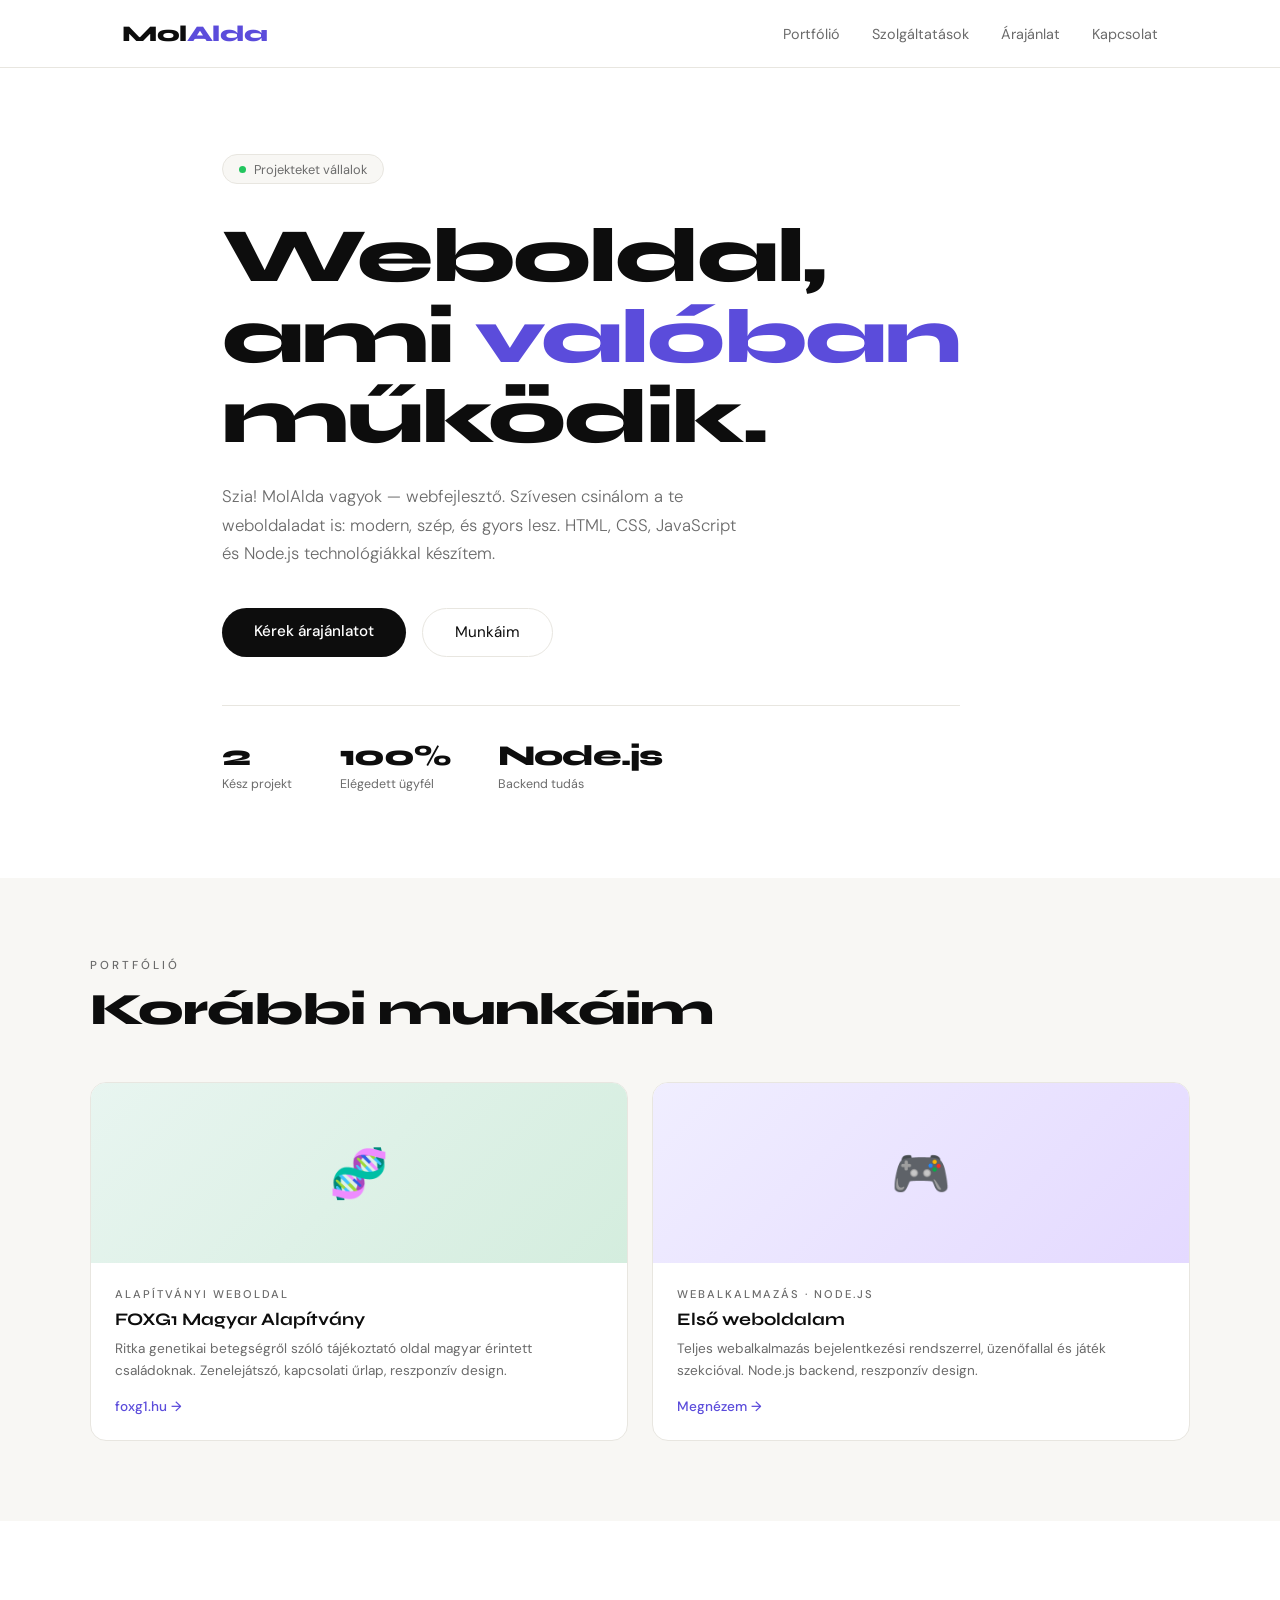
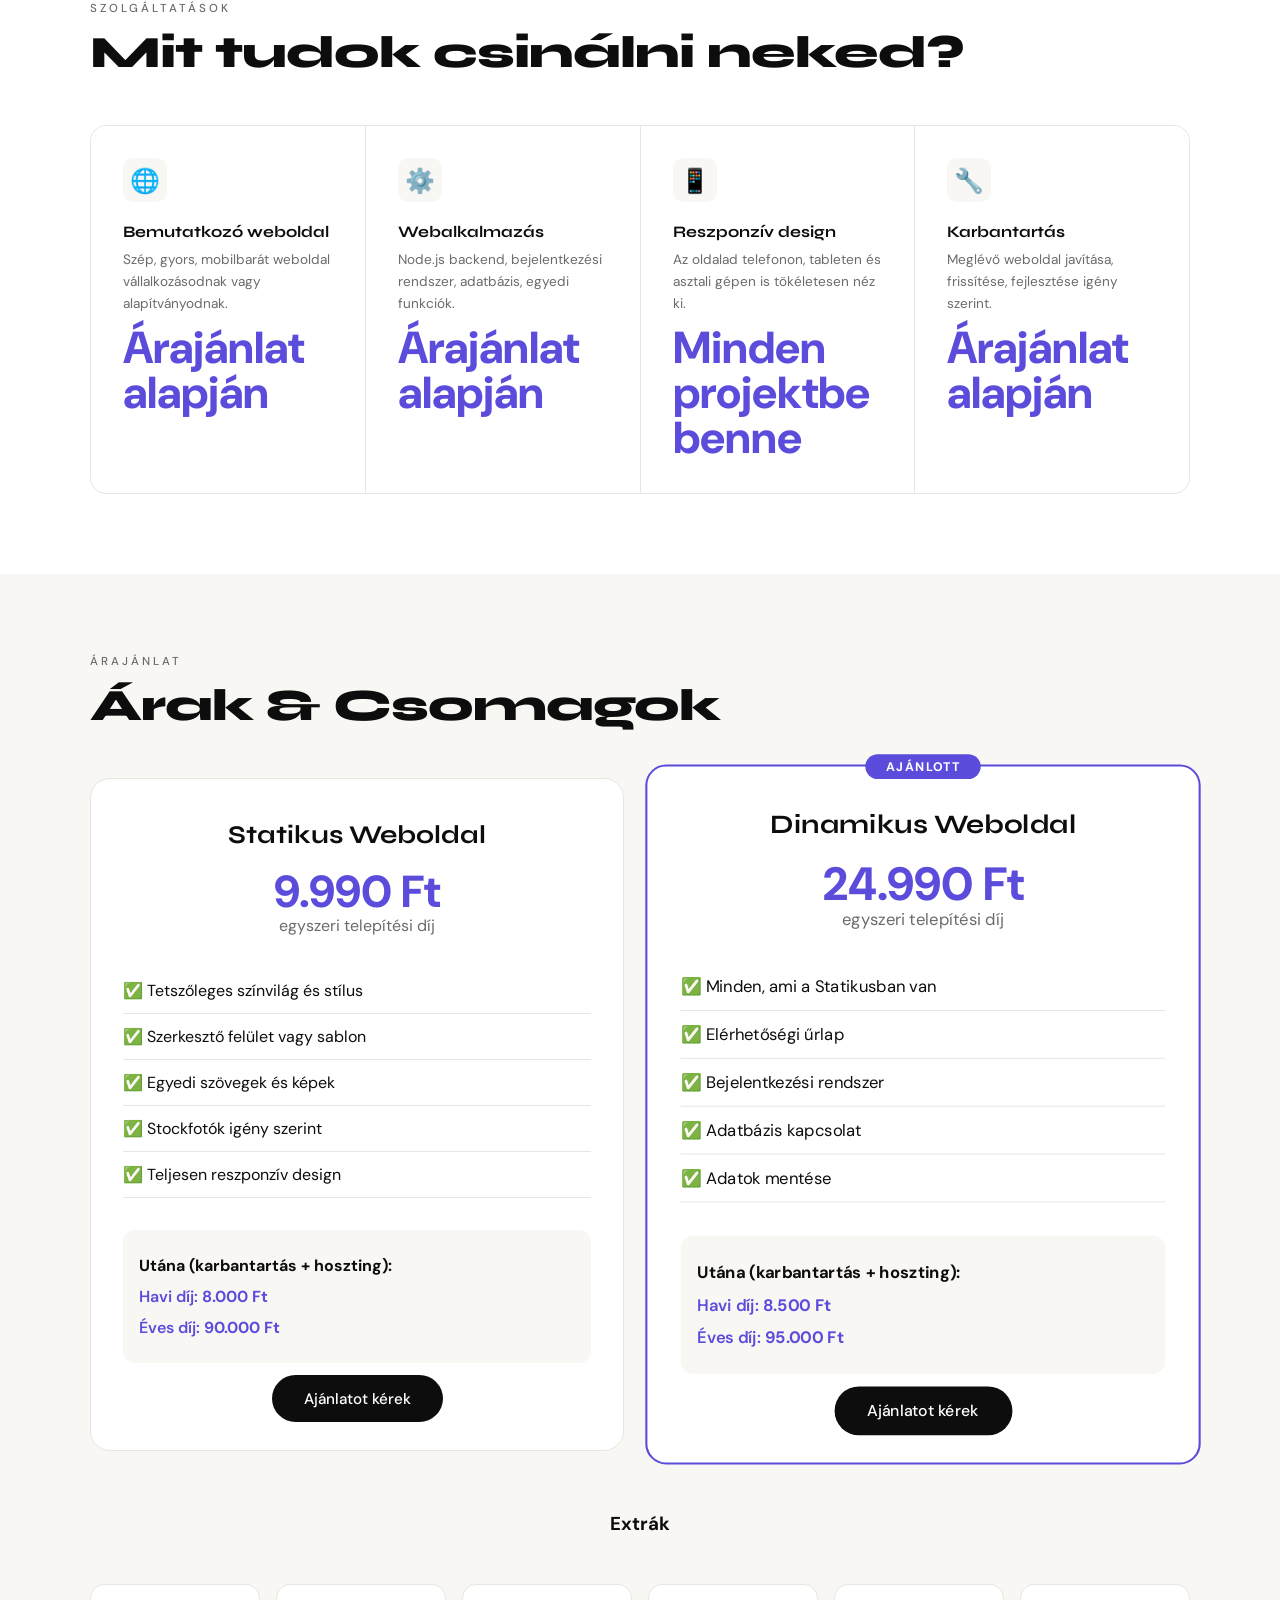
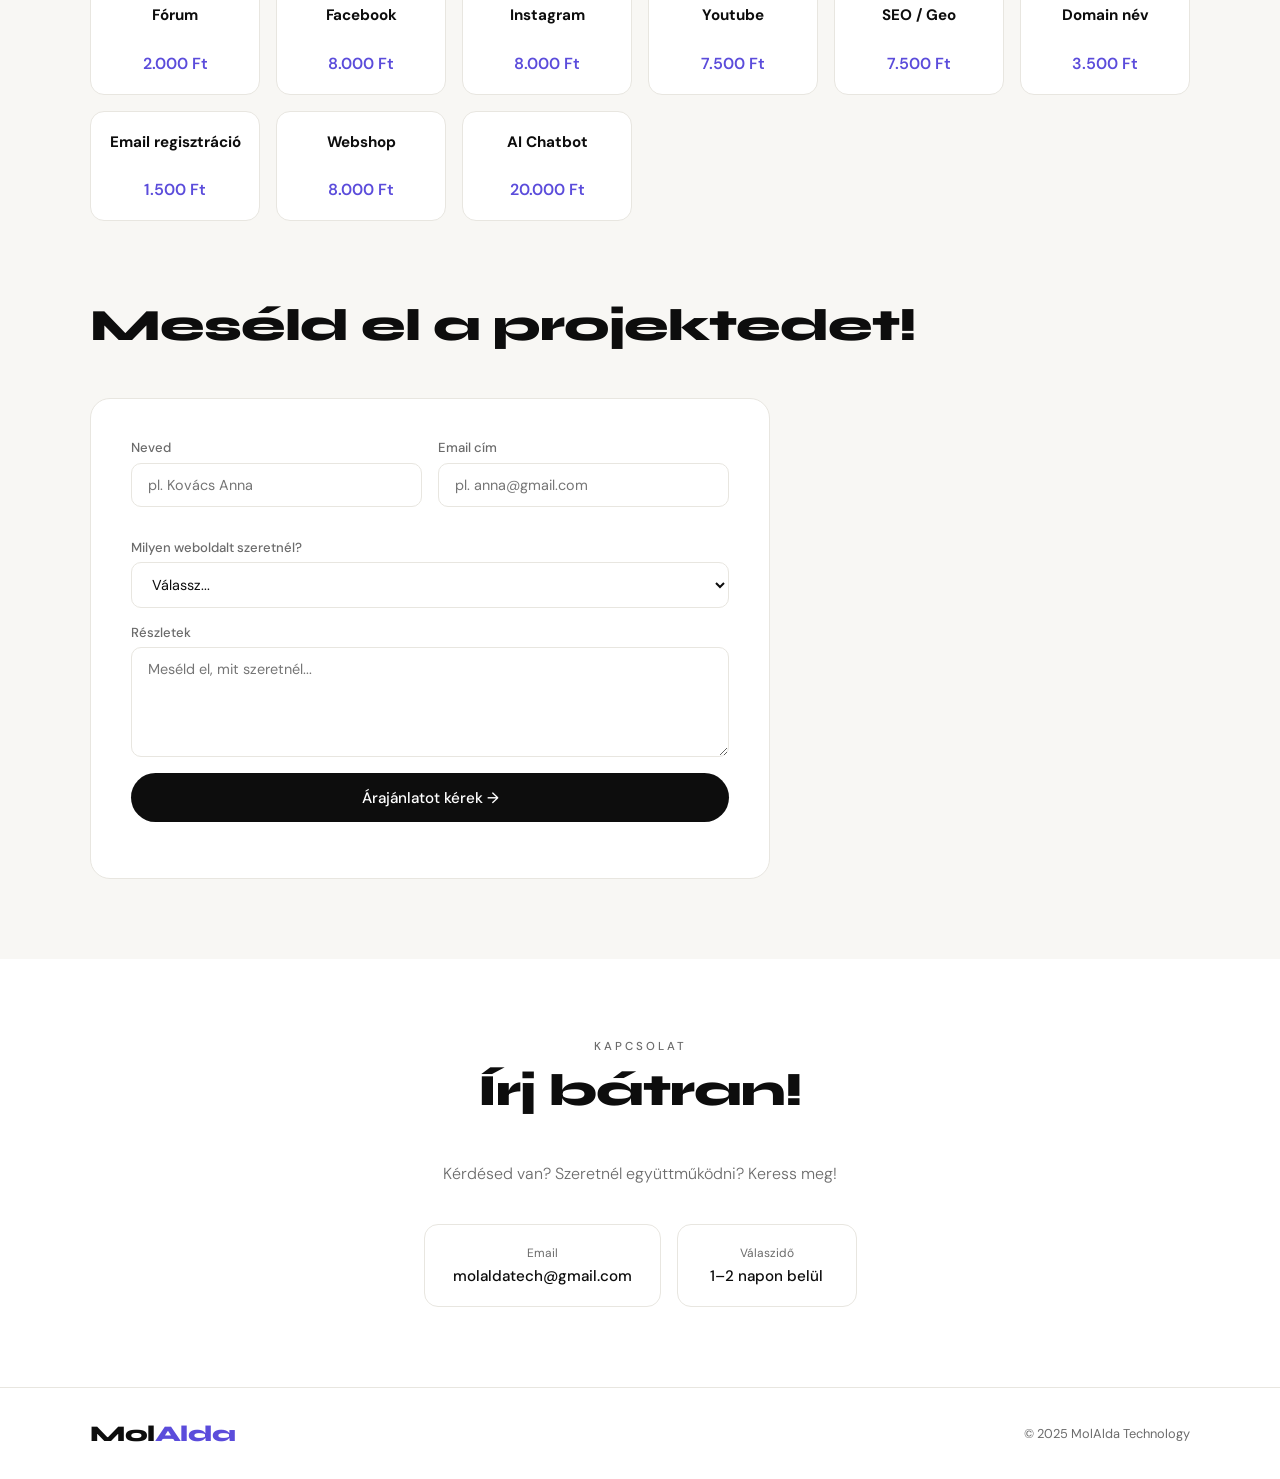
==== index.html @ 0fca624a "Update index.html" ====
<!DOCTYPE html>
<html lang="hu">
<head>
  <meta charset="UTF-8">
  <meta name="viewport" content="width=device-width, initial-scale=1.0">
  <title>MolAlda Technology | Webfejlesztés</title>
  <meta name="description" content="Profi webfejlesztés kis és közepes vállalkozásoknak. HTML, CSS, JavaScript, Node.js alapú modern weboldalak.">
  <link rel="preconnect" href="https://fonts.googleapis.com">
  <link href="https://fonts.googleapis.com/css2?family=Syne:wght@400;700;800&family=DM+Sans:wght@300;400;500&display=swap" rel="stylesheet">
  <link rel="stylesheet" href="style.css">
</head>
<body>
  <!-- NAV -->
  <nav id="navbar">
    <div class="nav-inner">
      <a href="#" class="logo">Mol<span>Alda</span></a>
      <ul class="nav-links">
        <li><a href="#portfolio">Portfólió</a></li>
        <li><a href="#szolgaltatasok">Szolgáltatások</a></li>
        <li><a href="#arajanlat">Árajánlat</a></li>
        <li><a href="#kapcsolat">Kapcsolat</a></li>
      </ul>
      <button class="hamburger" id="hamburger" aria-label="Menü">
        <span></span><span></span><span></span>
      </button>
    </div>
    <div class="mobile-menu" id="mobileMenu">
      <a href="#portfolio" class="mobile-link">Portfólió</a>
      <a href="#szolgaltatasok" class="mobile-link">Szolgáltatások</a>
      <a href="#arajanlat" class="mobile-link">Árajánlat</a>
      <a href="#kapcsolat" class="mobile-link">Kapcsolat</a>
    </div>
  </nav>

  <!-- HERO -->
  <section class="hero" id="home">
    <div class="hero-content">
      <div class="badge">
        <span class="dot"></span>
        Projekteket vállalok
      </div>
      <h1>Weboldal,<br>ami <em>valóban</em><br>működik.</h1>
      <p class="hero-sub">Szia! MolAlda vagyok — webfejlesztő. Szívesen csinálom a te weboldaladat is: modern, szép, és gyors lesz. HTML, CSS, JavaScript és Node.js technológiákkal készítem.</p>
      <div class="hero-btns">
        <a href="#arajanlat" class="btn-primary">Kérek árajánlatot</a>
        <a href="#portfolio" class="btn-secondary">Munkáim</a>
      </div>
      <div class="stats">
        <div class="stat">
          <span class="stat-num">2</span>
          <span class="stat-label">Kész projekt</span>
        </div>
        <div class="stat">
          <span class="stat-num">100%</span>
          <span class="stat-label">Elégedett ügyfél</span>
        </div>
        <div class="stat">
          <span class="stat-num">Node.js</span>
          <span class="stat-label">Backend tudás</span>
        </div>
      </div>
    </div>
  </section>

  <!-- PORTFOLIO -->
  <section class="section portfolio-section" id="portfolio">
    <div class="container">
      <p class="section-label">Portfólió</p>
      <h2 class="section-title">Korábbi munkáim</h2>
      <div class="portfolio-grid">
        <div class="card">
          <div class="card-img foxg1">🧬</div>
          <div class="card-body">
            <p class="card-tag">Alapítványi weboldal</p>
            <h3 class="card-title">FOXG1 Magyar Alapítvány</h3>
            <p class="card-desc">Ritka genetikai betegségről szóló tájékoztató oldal magyar érintett családoknak. Zenelejátszó, kapcsolati űrlap, reszponzív design.</p>
            <a href="https://foxg1.hu" target="_blank" rel="noopener" class="card-link">foxg1.hu →</a>
          </div>
        </div>
        <div class="card">
          <div class="card-img elso">🎮</div>
          <div class="card-body">
            <p class="card-tag">Webalkalmazás · Node.js</p>
            <h3 class="card-title">Első weboldalam</h3>
            <p class="card-desc">Teljes webalkalmazás bejelentkezési rendszerrel, üzenőfallal és játék szekcióval. Node.js backend, reszponzív design.</p>
            <a href="https://elso-weboldalam.onrender.com" target="_blank" rel="noopener" class="card-link">Megnézem →</a>
          </div>
        </div>
      </div>
    </div>
  </section>

  <!-- SERVICES -->
  <section class="section services-section" id="szolgaltatasok">
    <div class="container">
      <p class="section-label">Szolgáltatások</p>
      <h2 class="section-title">Mit tudok csinálni neked?</h2>
      <div class="services-grid">
        <div class="service-card">
          <div class="service-icon">🌐</div>
          <h3>Bemutatkozó weboldal</h3>
          <p>Szép, gyors, mobilbarát weboldal vállalkozásodnak vagy alapítványodnak.</p>
          <span class="price">Árajánlat alapján</span>
        </div>
        <div class="service-card">
          <div class="service-icon">⚙️</div>
          <h3>Webalkalmazás</h3>
          <p>Node.js backend, bejelentkezési rendszer, adatbázis, egyedi funkciók.</p>
          <span class="price">Árajánlat alapján</span>
        </div>
        <div class="service-card">
          <div class="service-icon">📱</div>
          <h3>Reszponzív design</h3>
          <p>Az oldalad telefonon, tableten és asztali gépen is tökéletesen néz ki.</p>
          <span class="price">Minden projektbe benne</span>
        </div>
        <div class="service-card">
          <div class="service-icon">🔧</div>
          <h3>Karbantartás</h3>
          <p>Meglévő weboldal javítása, frissítése, fejlesztése igény szerint.</p>
          <span class="price">Árajánlat alapján</span>
        </div>
      </div>
    </div>
  </section>

  <!-- ÁRAJÁNLAT -->
  <section class="section quote-section" id="arajanlat">
    <div class="container">
      <p class="section-label">Árajánlat</p>
      <h2 class="section-title">Árak & Csomagok</h2>

      <div class="pricing-grid">
        <!-- Statikus -->
        <div class="pricing-card">
          <div class="pricing-header">
            <h3>Statikus Weboldal</h3>
            <p class="price">9.990 Ft</p>
            <p class="price-sub">egyszeri telepítési díj</p>
          </div>
          <ul class="pricing-features">
            <li>✅ Tetszőleges színvilág és stílus</li>
            <li>✅ Szerkesztő felület vagy sablon</li>
            <li>✅ Egyedi szövegek és képek</li>
            <li>✅ Stockfotók igény szerint</li>
            <li>✅ Teljesen reszponzív design</li>
          </ul>
          <div class="recurring">
            <p><strong>Utána (karbantartás + hoszting):</strong></p>
            <p class="monthly">Havi díj: <strong>8.000 Ft</strong></p>
            <p class="yearly">Éves díj: <strong>90.000 Ft</strong></p>
          </div>
          <a href="#quoteForm" class="btn-primary">Ajánlatot kérek</a>
        </div>

        <!-- Dinamikus -->
        <div class="pricing-card popular">
          <div class="pricing-header">
            <h3>Dinamikus Weboldal</h3>
            <p class="price">24.990 Ft</p>
            <p class="price-sub">egyszeri telepítési díj</p>
          </div>
          <ul class="pricing-features">
            <li>✅ Minden, ami a Statikusban van</li>
            <li>✅ Elérhetőségi űrlap</li>
            <li>✅ Bejelentkezési rendszer</li>
            <li>✅ Adatbázis kapcsolat</li>
            <li>✅ Adatok mentése</li>
          </ul>
          <div class="recurring">
            <p><strong>Utána (karbantartás + hoszting):</strong></p>
            <p class="monthly">Havi díj: <strong>8.500 Ft</strong></p>
            <p class="yearly">Éves díj: <strong>95.000 Ft</strong></p>
          </div>
          <a href="#quoteForm" class="btn-primary">Ajánlatot kérek</a>
        </div>
      </div>

      <h3 style="text-align:center; margin: 60px 0 30px 0;">Extrák</h3>
      <div class="extras-grid">
        <div class="extra-item"><strong>Fórum</strong><br><span>2.000 Ft</span></div>
        <div class="extra-item"><strong>Facebook</strong><br><span>8.000 Ft</span></div>
        <div class="extra-item"><strong>Instagram</strong><br><span>8.000 Ft</span></div>
        <div class="extra-item"><strong>Youtube</strong><br><span>7.500 Ft</span></div>
        <div class="extra-item"><strong>SEO / Geo</strong><br><span>7.500 Ft</span></div>
        <div class="extra-item"><strong>Domain név</strong><br><span>3.500 Ft</span></div>
        <div class="extra-item"><strong>Email regisztráció</strong><br><span>1.500 Ft</span></div>
        <div class="extra-item"><strong>Webshop</strong><br><span>8.000 Ft</span></div>
        <div class="extra-item"><strong>AI Chatbot</strong><br><span>20.000 Ft</span></div>
      </div>

      <!-- Űrlap -->
      <div style="margin-top: 80px;">
        <h2 class="section-title">Meséld el a projektedet!</h2>
        <form class="quote-form" id="quoteForm">
          <div class="form-row">
            <div class="form-group">
              <label for="nev">Neved</label>
              <input type="text" id="nev" name="nev" placeholder="pl. Kovács Anna" required>
            </div>
            <div class="form-group">
              <label for="email">Email cím</label>
              <input type="email" id="email" name="email" placeholder="pl. anna@gmail.com" required>
            </div>
          </div>
          <div class="form-group">
            <label for="tipus">Milyen weboldalt szeretnél?</label>
            <select id="tipus" name="tipus" required>
              <option value="">Válassz...</option>
              <option value="Statikus weboldal">Statikus weboldal</option>
              <option value="Dinamikus weboldal">Dinamikus weboldal</option>
              <option value="Webalkalmazás">Webalkalmazás</option>
              <option value="Egyéb">Egyéb</option>
            </select>
          </div>
          <div class="form-group">
            <label for="reszletek">Részletek</label>
            <textarea id="reszletek" name="reszletek" placeholder="Meséld el, mit szeretnél..."></textarea>
          </div>
          <button type="submit" class="btn-submit" id="submitBtn">Árajánlatot kérek →</button>
          <p class="form-status" id="formStatus"></p>
        </form>
      </div>
    </div>
  </section>

  <!-- CONTACT -->
  <section class="section contact-section" id="kapcsolat">
    <div class="container text-center">
      <p class="section-label">Kapcsolat</p>
      <h2 class="section-title">Írj bátran!</h2>
      <p class="contact-sub">Kérdésed van? Szeretnél együttműködni? Keress meg!</p>
      <div class="contact-cards">
        <div class="contact-card">
          <p class="contact-card-label">Email</p>
          <p class="contact-card-val">molaldatech@gmail.com</p>
        </div>
        <div class="contact-card">
          <p class="contact-card-label">Válaszidő</p>
          <p class="contact-card-val">1–2 napon belül</p>
        </div>
      </div>
    </div>
  </section>

  <!-- FOOTER -->
  <footer>
    <div class="footer-inner">
      <span class="logo">Mol<span>Alda</span></span>
      <span class="footer-copy">© 2025 MolAlda Technology</span>
    </div>
  </footer>

  <script src="app.js"></script>
</body>
</html>
---- style.css ----
*, *::before, *::after { margin: 0; padding: 0; box-sizing: border-box; }

:root {
  --black: #0d0d0d;
  --gray: #6b6b6b;
  --light: #f8f7f4;
  --border: #e8e6e0;
  --accent: #5b4cdb;
  --white: #ffffff;
}

html { scroll-behavior: smooth; }

body {
  font-family: 'DM Sans', sans-serif;
  background: var(--white);
  color: var(--black);
  overflow-x: hidden;
}

/* NAV */
#navbar {
  position: sticky;
  top: 0;
  z-index: 100;
  background: rgba(255,255,255,0.95);
  backdrop-filter: blur(10px);
  border-bottom: 1px solid var(--border);
}
.nav-inner {
  max-width: 1100px;
  margin: 0 auto;
  padding: 1.25rem 2rem;
  display: flex;
  align-items: center;
  justify-content: space-between;
}
.logo {
  font-family: 'Syne', sans-serif;
  font-weight: 800;
  font-size: 1.4rem;
  text-decoration: none;
  color: var(--black);
  letter-spacing: -0.5px;
}
.logo span { color: var(--accent); }
.nav-links {
  list-style: none;
  display: flex;
  gap: 2rem;
}
.nav-links a {
  text-decoration: none;
  color: var(--gray);
  font-size: 0.9rem;
  transition: color 0.2s;
}
.nav-links a:hover { color: var(--black); }
.hamburger {
  display: none;
  flex-direction: column;
  gap: 5px;
  background: none;
  border: none;
  cursor: pointer;
  padding: 4px;
}
.hamburger span {
  display: block;
  width: 22px;
  height: 2px;
  background: var(--black);
  border-radius: 2px;
  transition: all 0.3s;
}
.mobile-menu {
  display: none;
  flex-direction: column;
  padding: 1rem 2rem 1.5rem;
  gap: 1rem;
  border-top: 1px solid var(--border);
}
.mobile-menu.open { display: flex; }
.mobile-link {
  text-decoration: none;
  color: var(--black);
  font-size: 1rem;
  font-weight: 500;
}

/* HERO */
.hero {
  min-height: 90vh;
  display: flex;
  align-items: center;
  padding: 4rem 2rem;
  max-width: 900px;
  margin: 0 auto;
}
.badge {
  display: inline-flex;
  align-items: center;
  gap: 0.5rem;
  background: var(--light);
  border: 1px solid var(--border);
  border-radius: 100px;
  padding: 0.35rem 1rem;
  font-size: 0.8rem;
  color: var(--gray);
  margin-bottom: 2rem;
}
.dot {
  width: 7px;
  height: 7px;
  background: #22c55e;
  border-radius: 50%;
  animation: pulse 2s infinite;
}
@keyframes pulse {
  0%, 100% { opacity: 1; }
  50% { opacity: 0.3; }
}
h1 {
  font-family: 'Syne', sans-serif;
  font-size: clamp(2.8rem, 6vw, 5rem);
  font-weight: 800;
  line-height: 1.05;
  letter-spacing: -2px;
  margin-bottom: 1.5rem;
}
h1 em {
  font-style: normal;
  color: var(--accent);
}
.hero-sub {
  font-size: 1.05rem;
  color: var(--gray);
  line-height: 1.7;
  max-width: 520px;
  margin-bottom: 2.5rem;
  font-weight: 300;
}
.hero-btns {
  display: flex;
  gap: 1rem;
  flex-wrap: wrap;
  margin-bottom: 3rem;
}
.btn-primary {
  background: var(--black);
  color: var(--white);
  padding: 0.85rem 2rem;
  border-radius: 100px;
  text-decoration: none;
  font-weight: 500;
  font-size: 0.95rem;
  transition: opacity 0.2s, transform 0.2s;
}
.btn-primary:hover { opacity: 0.85; transform: translateY(-1px); }
.btn-secondary {
  color: var(--black);
  padding: 0.85rem 2rem;
  border-radius: 100px;
  text-decoration: none;
  font-weight: 400;
  font-size: 0.95rem;
  border: 1px solid var(--border);
  transition: background 0.2s;
}
.btn-secondary:hover { background: var(--light); }
.stats {
  display: flex;
  gap: 3rem;
  padding-top: 2rem;
  border-top: 1px solid var(--border);
}
.stat-num {
  font-family: 'Syne', sans-serif;
  font-size: 1.8rem;
  font-weight: 800;
  letter-spacing: -1px;
  display: block;
}
.stat-label {
  font-size: 0.78rem;
  color: var(--gray);
  display: block;
  margin-top: 0.2rem;
}

/* SECTIONS */
.section { padding: 5rem 2rem; }
.container {
  max-width: 1100px;
  margin: 0 auto;
}
.text-center { text-align: center; }
.section-label {
  font-size: 0.72rem;
  font-weight: 500;
  letter-spacing: 3px;
  text-transform: uppercase;
  color: var(--gray);
  margin-bottom: 0.75rem;
}
.section-title {
  font-family: 'Syne', sans-serif;
  font-size: clamp(1.8rem, 3.5vw, 2.8rem);
  font-weight: 800;
  letter-spacing: -1px;
  margin-bottom: 3rem;
  line-height: 1.1;
}

/* PORTFOLIO */
.portfolio-section { background: var(--light); }
.portfolio-grid {
  display: grid;
  grid-template-columns: repeat(auto-fit, minmax(300px, 1fr));
  gap: 1.5rem;
}
.card {
  background: var(--white);
  border: 1px solid var(--border);
  border-radius: 16px;
  overflow: hidden;
  transition: transform 0.25s, box-shadow 0.25s;
}
.card:hover {
  transform: translateY(-4px);
  box-shadow: 0 20px 40px rgba(0,0,0,0.08);
}
.card-img {
  height: 180px;
  display: flex;
  align-items: center;
  justify-content: center;
  font-size: 3rem;
}
.foxg1 { background: linear-gradient(135deg, #e8f5f0, #d4edde); }
.elso { background: linear-gradient(135deg, #f0eeff, #e4d9ff); }
.card-body { padding: 1.5rem; }
.card-tag {
  font-size: 0.7rem;
  font-weight: 500;
  letter-spacing: 2px;
  text-transform: uppercase;
  color: var(--gray);
  margin-bottom: 0.5rem;
}
.card-title {
  font-family: 'Syne', sans-serif;
  font-weight: 700;
  font-size: 1.1rem;
  margin-bottom: 0.5rem;
}
.card-desc {
  font-size: 0.85rem;
  color: var(--gray);
  line-height: 1.6;
}
.card-link {
  display: inline-block;
  margin-top: 1rem;
  font-size: 0.85rem;
  font-weight: 500;
  color: var(--accent);
  text-decoration: none;
}
.card-link:hover { text-decoration: underline; }

/* SERVICES */
.services-grid {
  display: grid;
  grid-template-columns: repeat(auto-fit, minmax(220px, 1fr));
  gap: 1px;
  background: var(--border);
  border: 1px solid var(--border);
  border-radius: 16px;
  overflow: hidden;
}
.service-card {
  background: var(--white);
  padding: 2rem;
  transition: background 0.2s;
}
.service-card:hover { background: var(--light); }
.service-icon {
  font-size: 1.5rem;
  width: 44px;
  height: 44px;
  background: var(--light);
  border-radius: 10px;
  display: flex;
  align-items: center;
  justify-content: center;
  margin-bottom: 1.25rem;
}
.service-card h3 {
  font-family: 'Syne', sans-serif;
  font-weight: 700;
  font-size: 1rem;
  margin-bottom: 0.5rem;
}
.service-card p {
  font-size: 0.85rem;
  color: var(--gray);
  line-height: 1.6;
}
.price {
  display: inline-block;
  margin-top: 0.75rem;
  font-size: 0.8rem;
  font-weight: 700;
  color: var(--accent);
}

/* ====================== ÁRAJÁNLAT ====================== */
.pricing-grid {
  display: grid;
  grid-template-columns: repeat(auto-fit, minmax(340px, 1fr));
  gap: 2rem;
  margin: 3rem 0;
}

.pricing-card {
  background: var(--white);
  border: 1px solid var(--border);
  border-radius: 20px;
  padding: 2.5rem 2rem;
  text-align: center;
  transition: all 0.3s;
  position: relative;
}

.pricing-card:hover {
  transform: translateY(-8px);
  box-shadow: 0 20px 40px rgba(0,0,0,0.08);
}

.pricing-card.popular {
  border: 2px solid var(--accent);
  transform: scale(1.04);
}

.pricing-card.popular::before {
  content: "AJÁNLOTT";
  position: absolute;
  top: -12px;
  left: 50%;
  transform: translateX(-50%);
  background: var(--accent);
  color: white;
  padding: 4px 20px;
  border-radius: 50px;
  font-size: 0.75rem;
  font-weight: 700;
  letter-spacing: 1px;
}

.pricing-header h3 {
  font-family: 'Syne', sans-serif;
  font-size: 1.6rem;
  margin-bottom: 0.5rem;
}

.price {
  font-size: 2.8rem;
  font-weight: 800;
  color: var(--accent);
  line-height: 1;
}

.price-sub {
  color: var(--gray);
  font-size: 1rem;
  margin-bottom: 1.5rem;
}

.pricing-features {
  list-style: none;
  text-align: left;
  margin: 2rem 0;
}

.pricing-features li {
  padding: 0.75rem 0;
  border-bottom: 1px solid var(--border);
  color: var(--black);
}

.recurring {
  background: var(--light);
  padding: 1rem;
  border-radius: 12px;
  margin: 1.5rem 0;
  text-align: left;
}

.recurring p {
  margin: 0.6rem 0;
  font-size: 1rem;
}

.monthly, .yearly {
  color: var(--accent);
  font-weight: 600;
}

/* EXTRAS */
.extras-grid {
  display: grid;
  grid-template-columns: repeat(auto-fit, minmax(160px, 1fr));
  gap: 1rem;
  margin: 3rem 0;
}

.extra-item {
  background: var(--white);
  border: 1px solid var(--border);
  border-radius: 14px;
  padding: 1.25rem 1rem;
  text-align: center;
  transition: all 0.3s;
}

.extra-item:hover {
  border-color: var(--accent);
  transform: translateY(-4px);
}

.extra-item strong {
  display: block;
  margin-bottom: 0.4rem;
  font-size: 0.95rem;
}

.extra-item span {
  color: var(--accent);
  font-weight: 600;
}

/* QUOTE FORM */
.quote-section { background: var(--light); }
.quote-form {
  background: var(--white);
  border: 1px solid var(--border);
  border-radius: 20px;
  padding: 2.5rem;
  max-width: 680px;
}
.form-row {
  display: grid;
  grid-template-columns: 1fr 1fr;
  gap: 1rem;
  margin-bottom: 1rem;
}
.form-group {
  display: flex;
  flex-direction: column;
  gap: 0.4rem;
  margin-bottom: 1rem;
}
.form-group label {
  font-size: 0.82rem;
  font-weight: 500;
  color: var(--gray);
}
.form-group input,
.form-group textarea,
.form-group select {
  font-family: 'DM Sans', sans-serif;
  border: 1px solid var(--border);
  border-radius: 10px;
  padding: 0.75rem 1rem;
  font-size: 0.9rem;
  outline: none;
  transition: border 0.2s;
  background: var(--white);
  color: var(--black);
}
.form-group input:focus,
.form-group textarea:focus,
.form-group select:focus {
  border-color: var(--accent);
}
.form-group textarea {
  resize: vertical;
  min-height: 110px;
}
.btn-submit {
  width: 100%;
  background: var(--black);
  color: var(--white);
  border: none;
  padding: 0.9rem;
  border-radius: 100px;
  font-family: 'DM Sans', sans-serif;
  font-size: 0.95rem;
  font-weight: 500;
  cursor: pointer;
  transition: opacity 0.2s;
}
.btn-submit:hover { opacity: 0.8; }
.btn-submit:disabled { opacity: 0.5; cursor: not-allowed; }
.form-status {
  margin-top: 1rem;
  font-size: 0.9rem;
  text-align: center;
  font-weight: 500;
}
.form-status.success { color: #16a34a; }
.form-status.error { color: #dc2626; }

/* CONTACT */
.contact-sub {
  color: var(--gray);
  font-size: 1rem;
  margin-bottom: 2.5rem;
  font-weight: 300;
}
.contact-cards {
  display: flex;
  gap: 1rem;
  justify-content: center;
  flex-wrap: wrap;
}
.contact-card {
  border: 1px solid var(--border);
  border-radius: 14px;
  padding: 1.25rem 1.75rem;
  min-width: 180px;
}
.contact-card-label {
  font-size: 0.75rem;
  color: var(--gray);
  margin-bottom: 0.3rem;
}
.contact-card-val {
  font-weight: 500;
  font-size: 0.95rem;
}

/* FOOTER */
footer {
  padding: 2rem;
  border-top: 1px solid var(--border);
}
.footer-inner {
  max-width: 1100px;
  margin: 0 auto;
  display: flex;
  justify-content: space-between;
  align-items: center;
}
.footer-copy {
  font-size: 0.8rem;
  color: var(--gray);
}

/* RESPONSIVE */
@media (max-width: 768px) {
  .nav-links { display: none; }
  .hamburger { display: flex; }
  .stats { gap: 1.5rem; }
  .form-row { grid-template-columns: 1fr; }
  .services-grid { grid-template-columns: 1fr; }
  .footer-inner { flex-direction: column; gap: 0.5rem; text-align: center; }
  .pricing-card.popular { transform: none; }
}
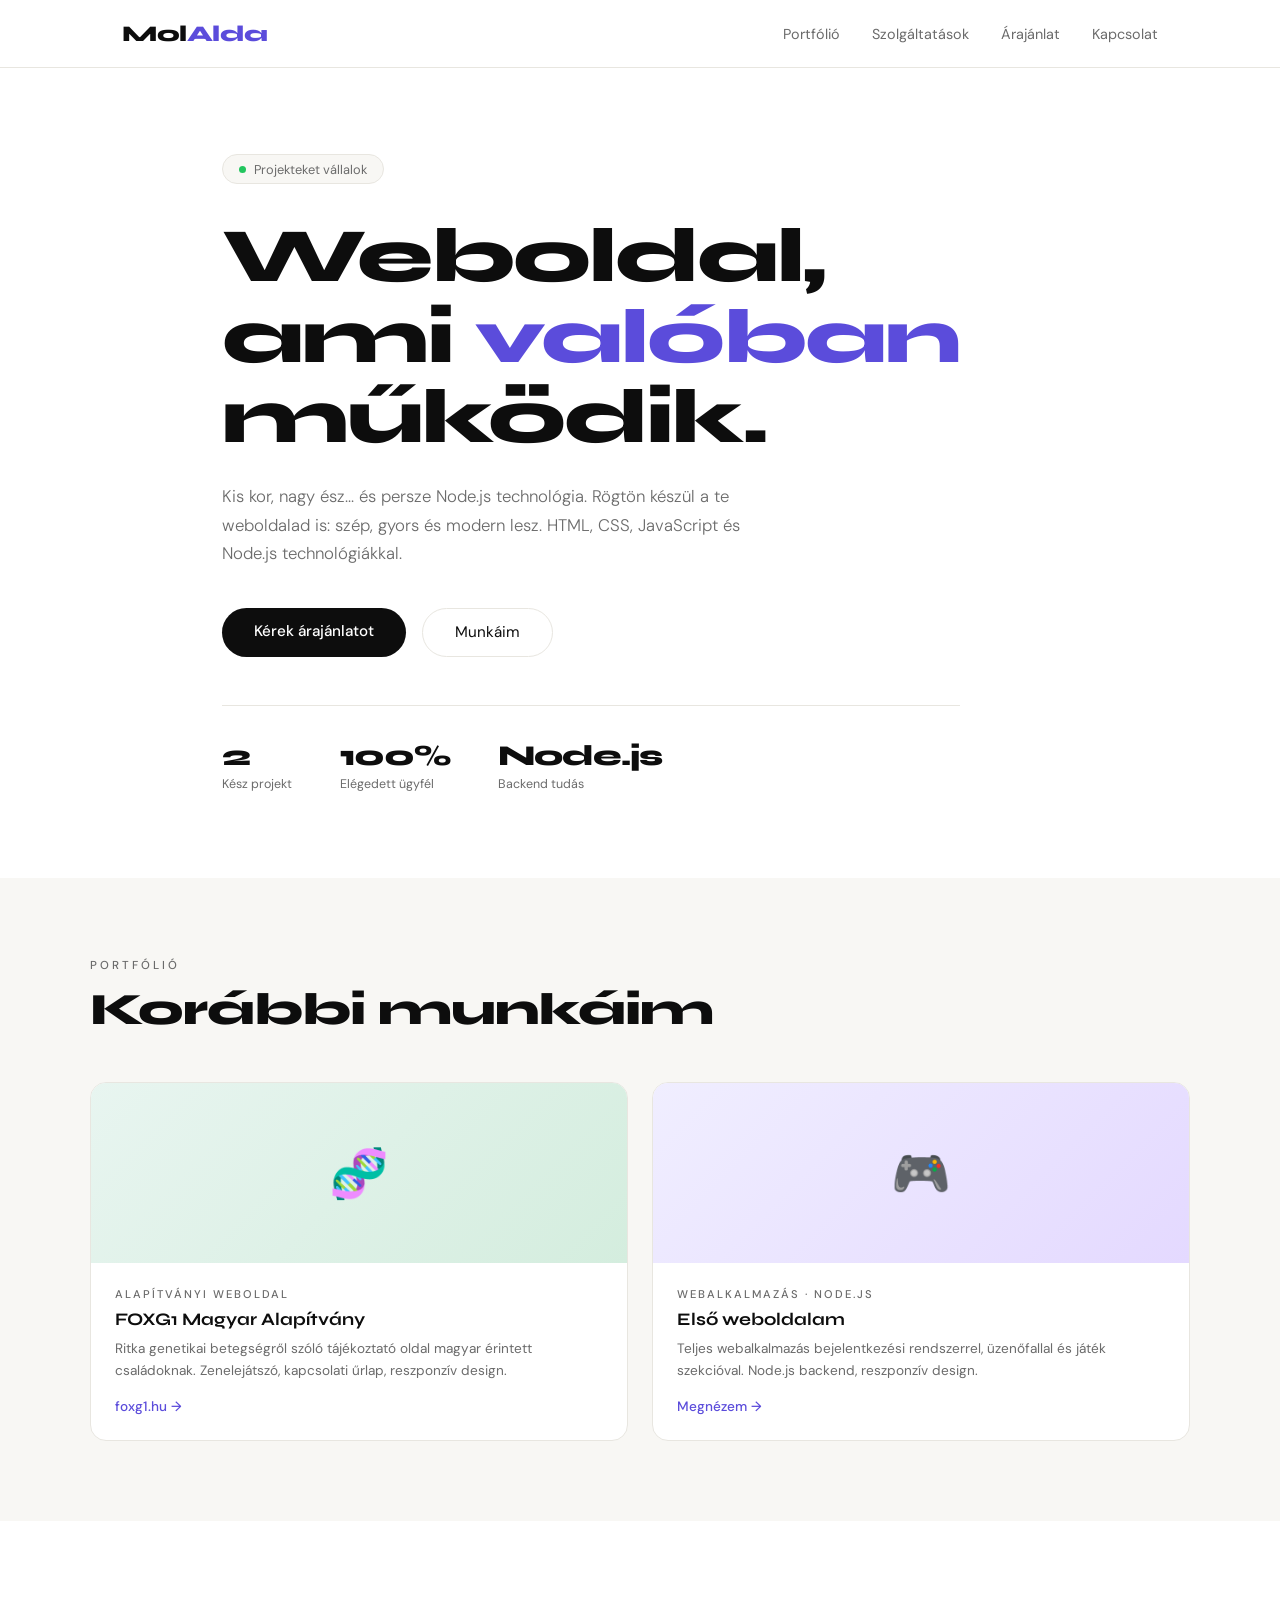
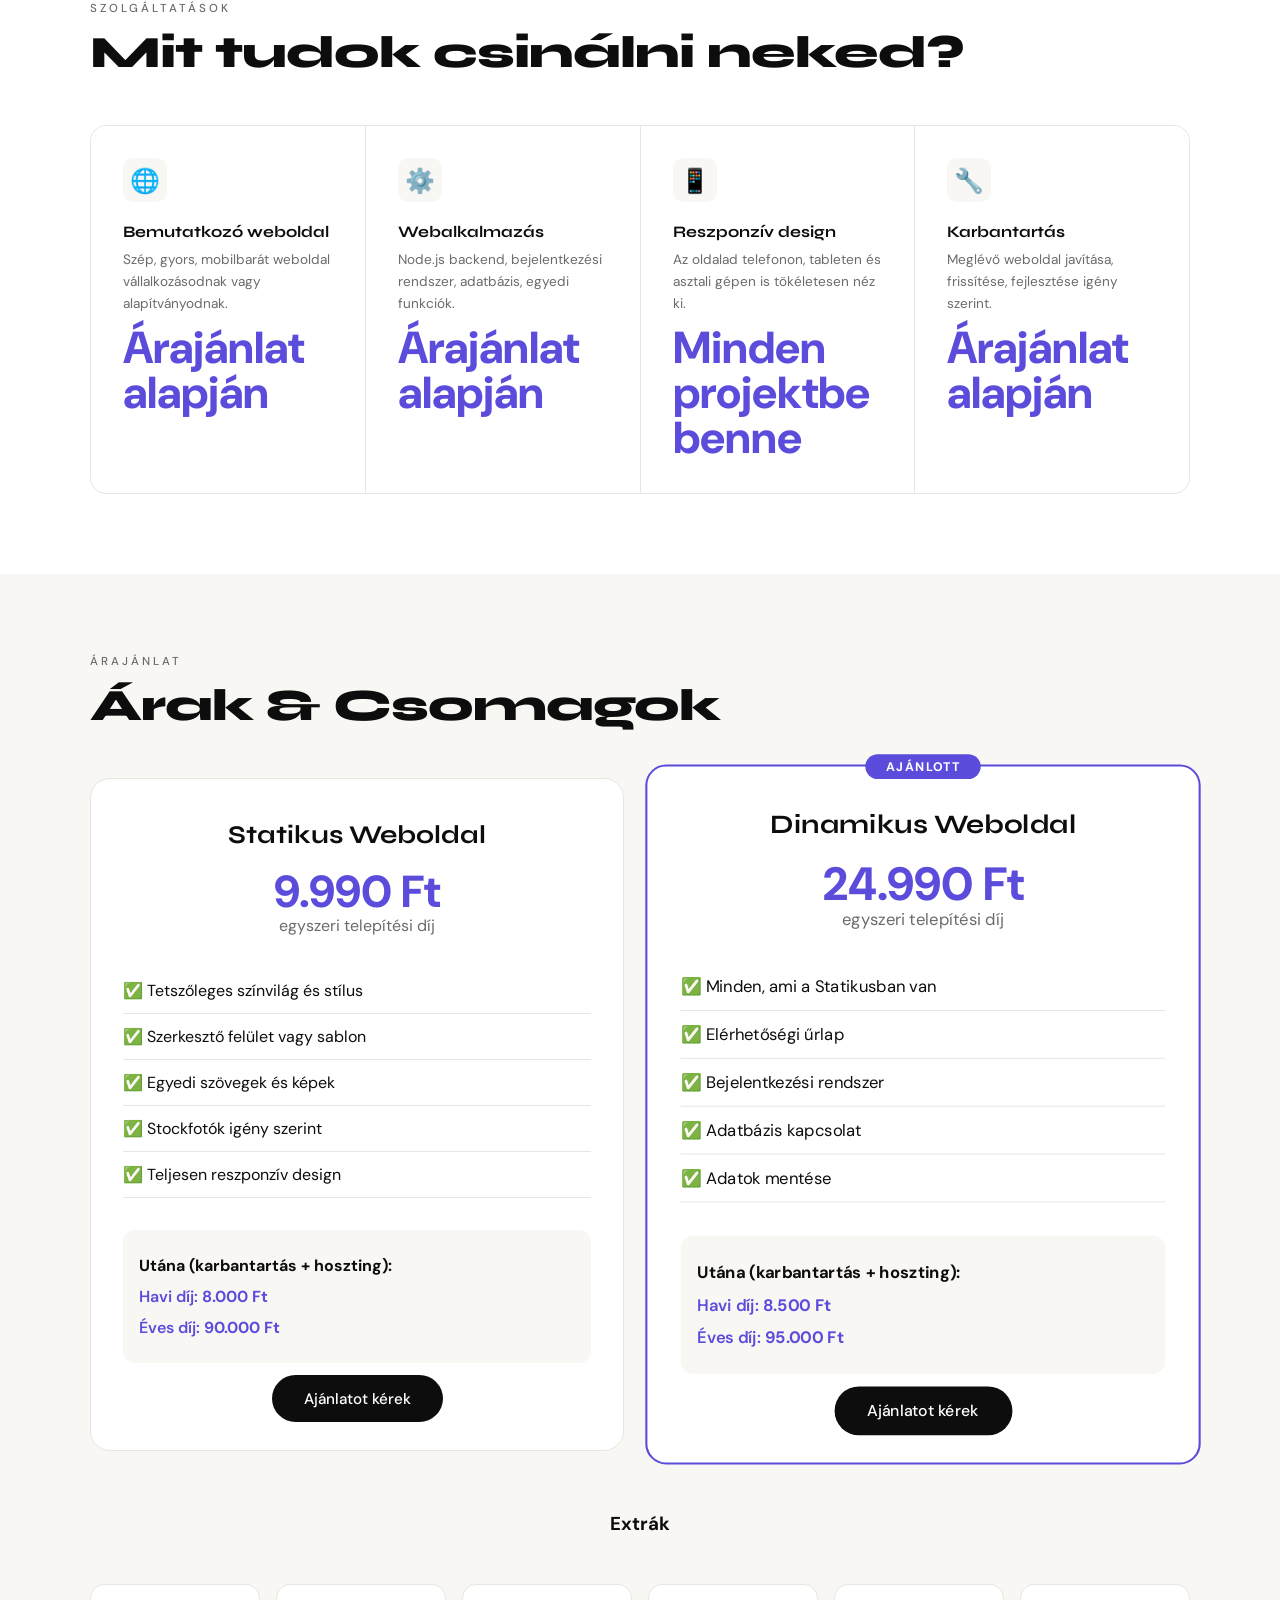
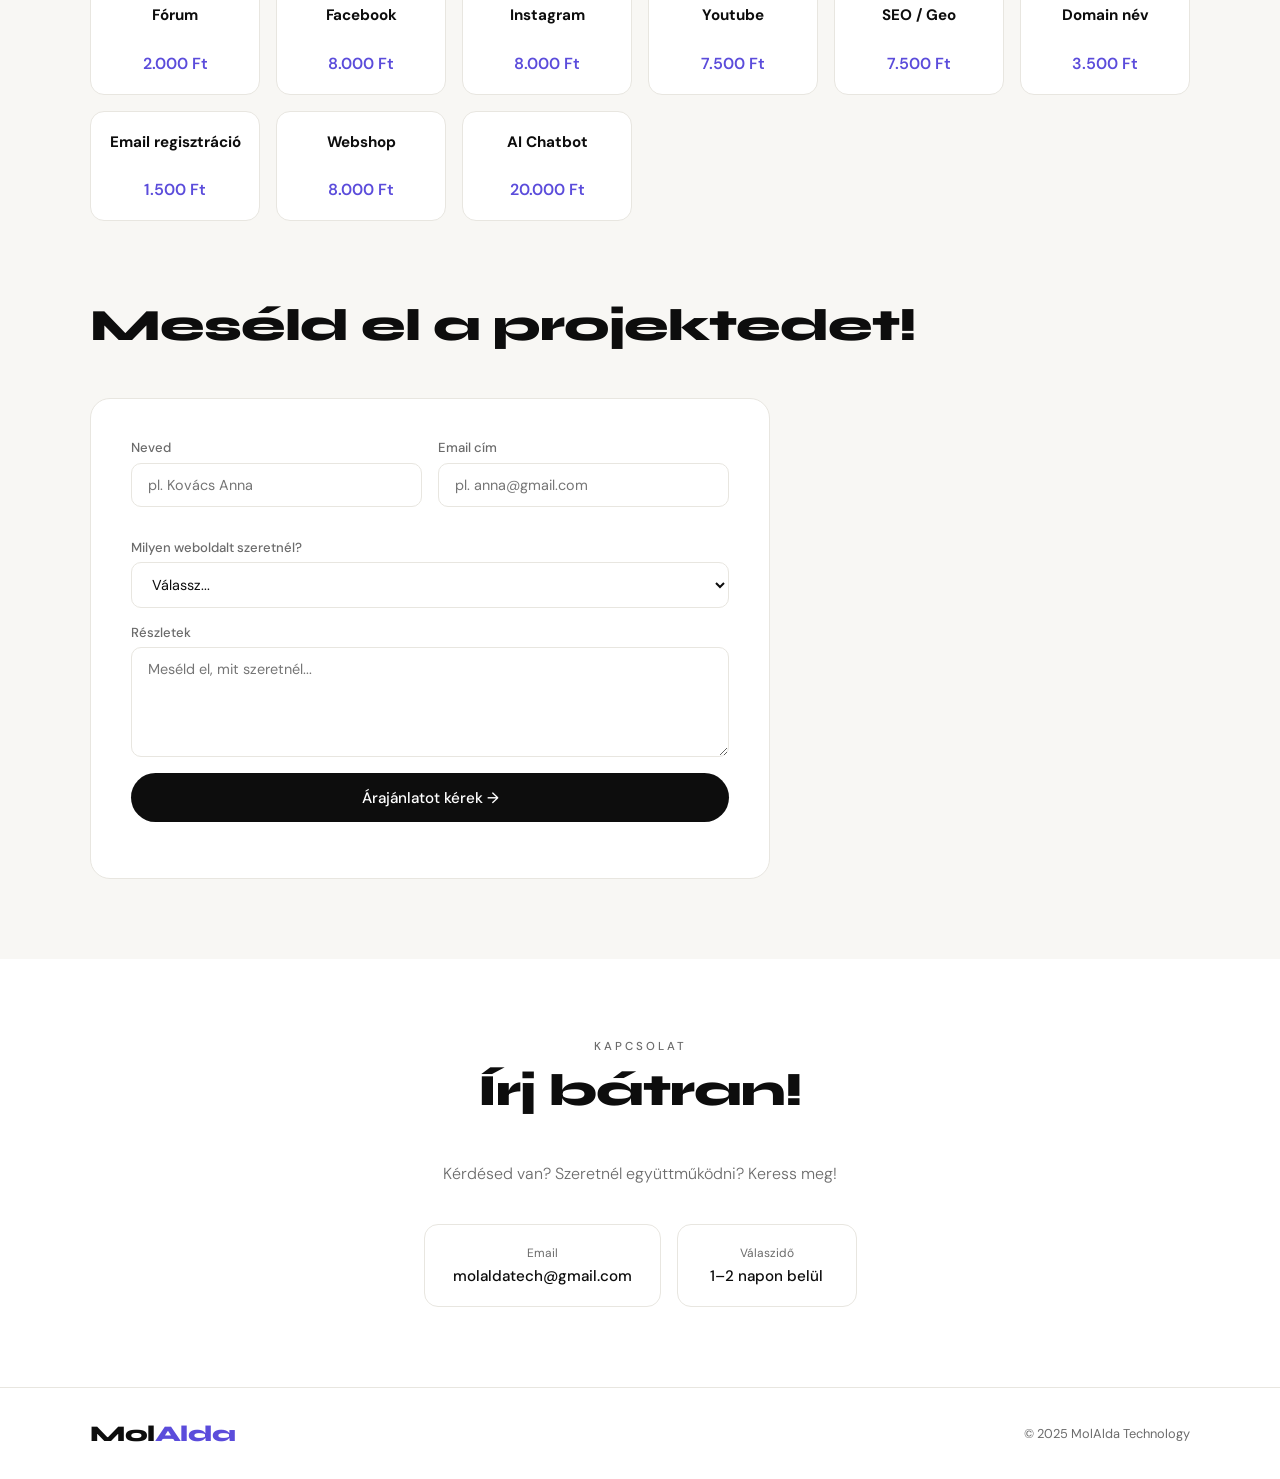
==== commit bc90d0ec: "Update index.html" ====
--- a/index.html
+++ b/index.html
@@ -40,7 +40,7 @@
         Projekteket vállalok
       </div>
       <h1>Weboldal,<br>ami <em>valóban</em><br>működik.</h1>
-      <p class="hero-sub">Szia! MolAlda vagyok — webfejlesztő. Szívesen csinálom a te weboldaladat is: modern, szép, és gyors lesz. HTML, CSS, JavaScript és Node.js technológiákkal készítem.</p>
+      <p class="hero-sub">Kis kor, nagy ész... és persze Node.js technológia. Rögtön készül a te weboldalad is: szép, gyors és modern lesz. HTML, CSS, JavaScript és Node.js technológiákkal.</p>
       <div class="hero-btns">
         <a href="#arajanlat" class="btn-primary">Kérek árajánlatot</a>
         <a href="#portfolio" class="btn-secondary">Munkáim</a>
@@ -131,7 +131,6 @@
       <h2 class="section-title">Árak & Csomagok</h2>
 
       <div class="pricing-grid">
-        <!-- Statikus -->
         <div class="pricing-card">
           <div class="pricing-header">
             <h3>Statikus Weboldal</h3>
@@ -153,7 +152,6 @@
           <a href="#quoteForm" class="btn-primary">Ajánlatot kérek</a>
         </div>
 
-        <!-- Dinamikus -->
         <div class="pricing-card popular">
           <div class="pricing-header">
             <h3>Dinamikus Weboldal</h3>
@@ -189,10 +187,10 @@
         <div class="extra-item"><strong>AI Chatbot</strong><br><span>20.000 Ft</span></div>
       </div>
 
-      <!-- Űrlap -->
+      <!-- FORMSPREE ŰRLAP -->
       <div style="margin-top: 80px;">
         <h2 class="section-title">Meséld el a projektedet!</h2>
-        <form class="quote-form" id="quoteForm">
+        <form class="quote-form" id="quoteForm" action="https://formspree.io/f/xaqkpynd" method="POST">
           <div class="form-row">
             <div class="form-group">
               <label for="nev">Neved</label>
@@ -215,7 +213,7 @@
           </div>
           <div class="form-group">
             <label for="reszletek">Részletek</label>
-            <textarea id="reszletek" name="reszletek" placeholder="Meséld el, mit szeretnél..."></textarea>
+            <textarea id="reszletek" name="reszletek" placeholder="Meséld el, mit szeretnél..." required></textarea>
           </div>
           <button type="submit" class="btn-submit" id="submitBtn">Árajánlatot kérek →</button>
           <p class="form-status" id="formStatus"></p>
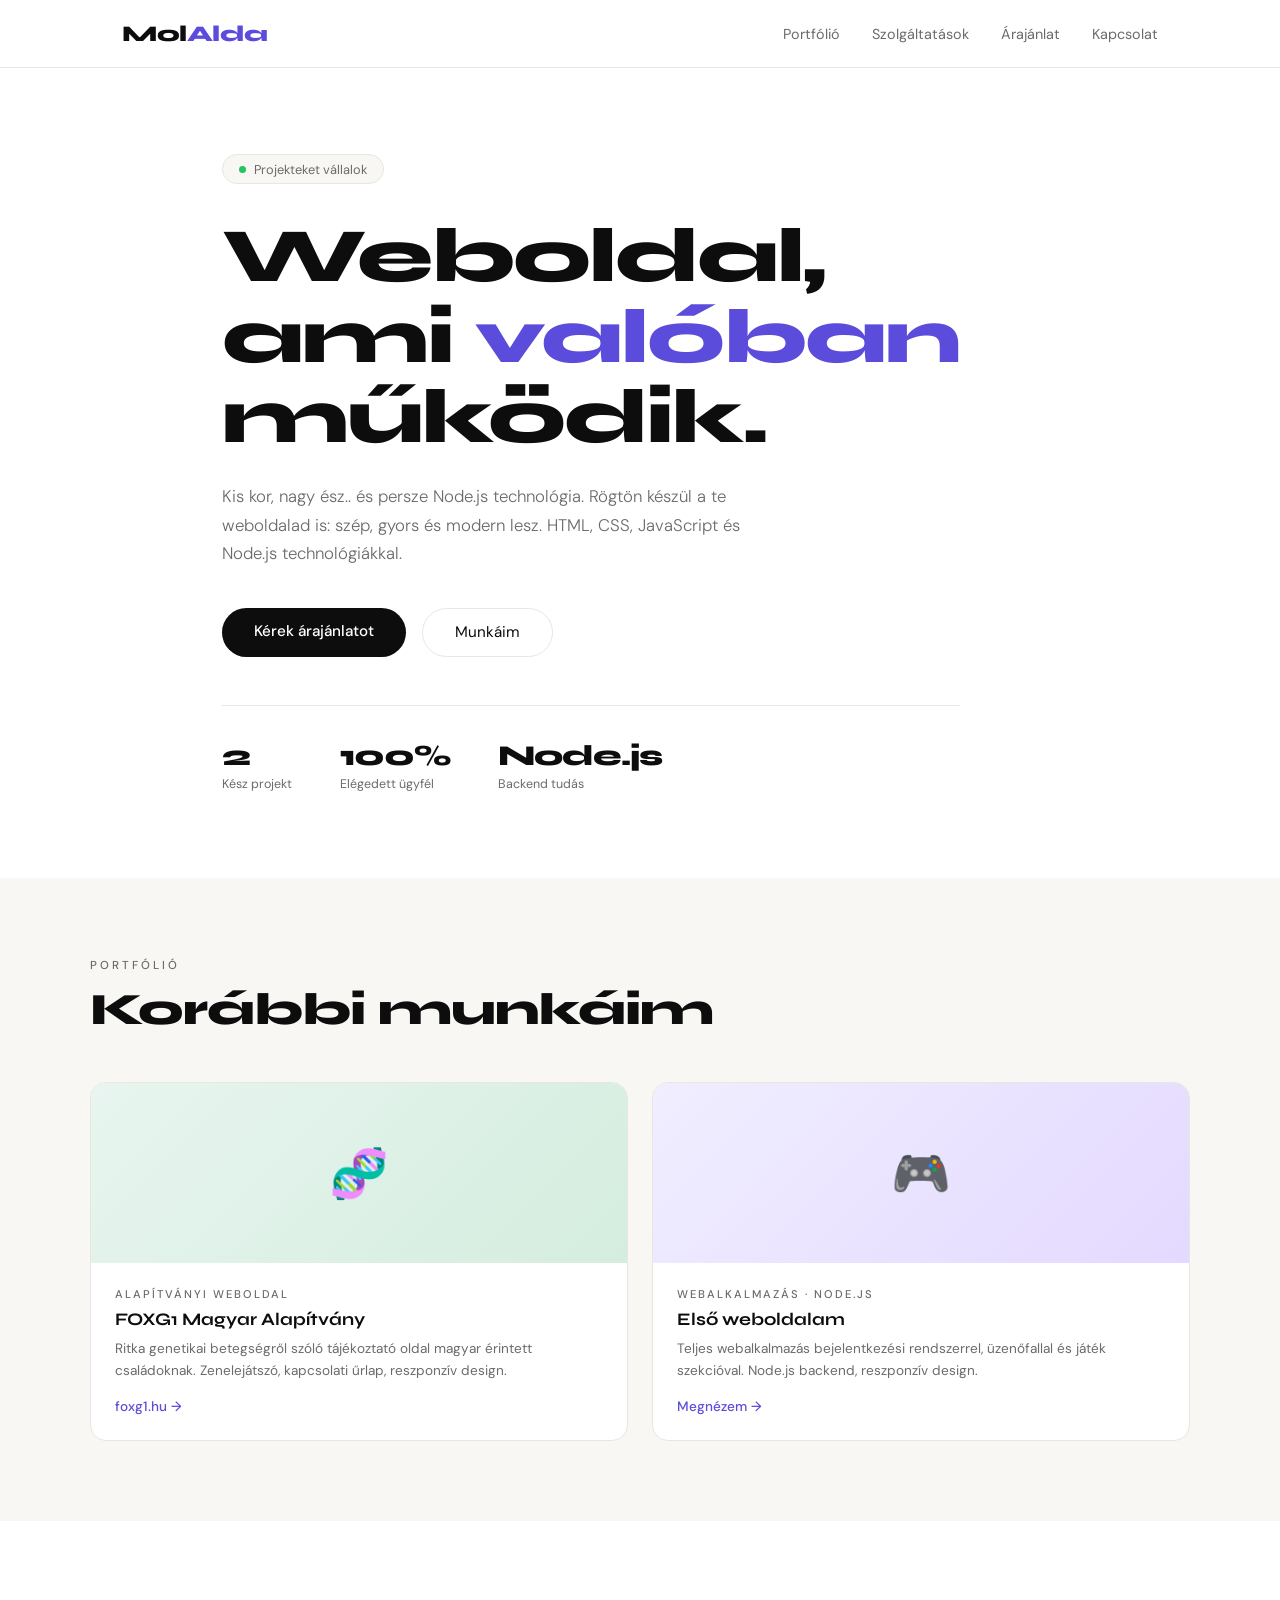
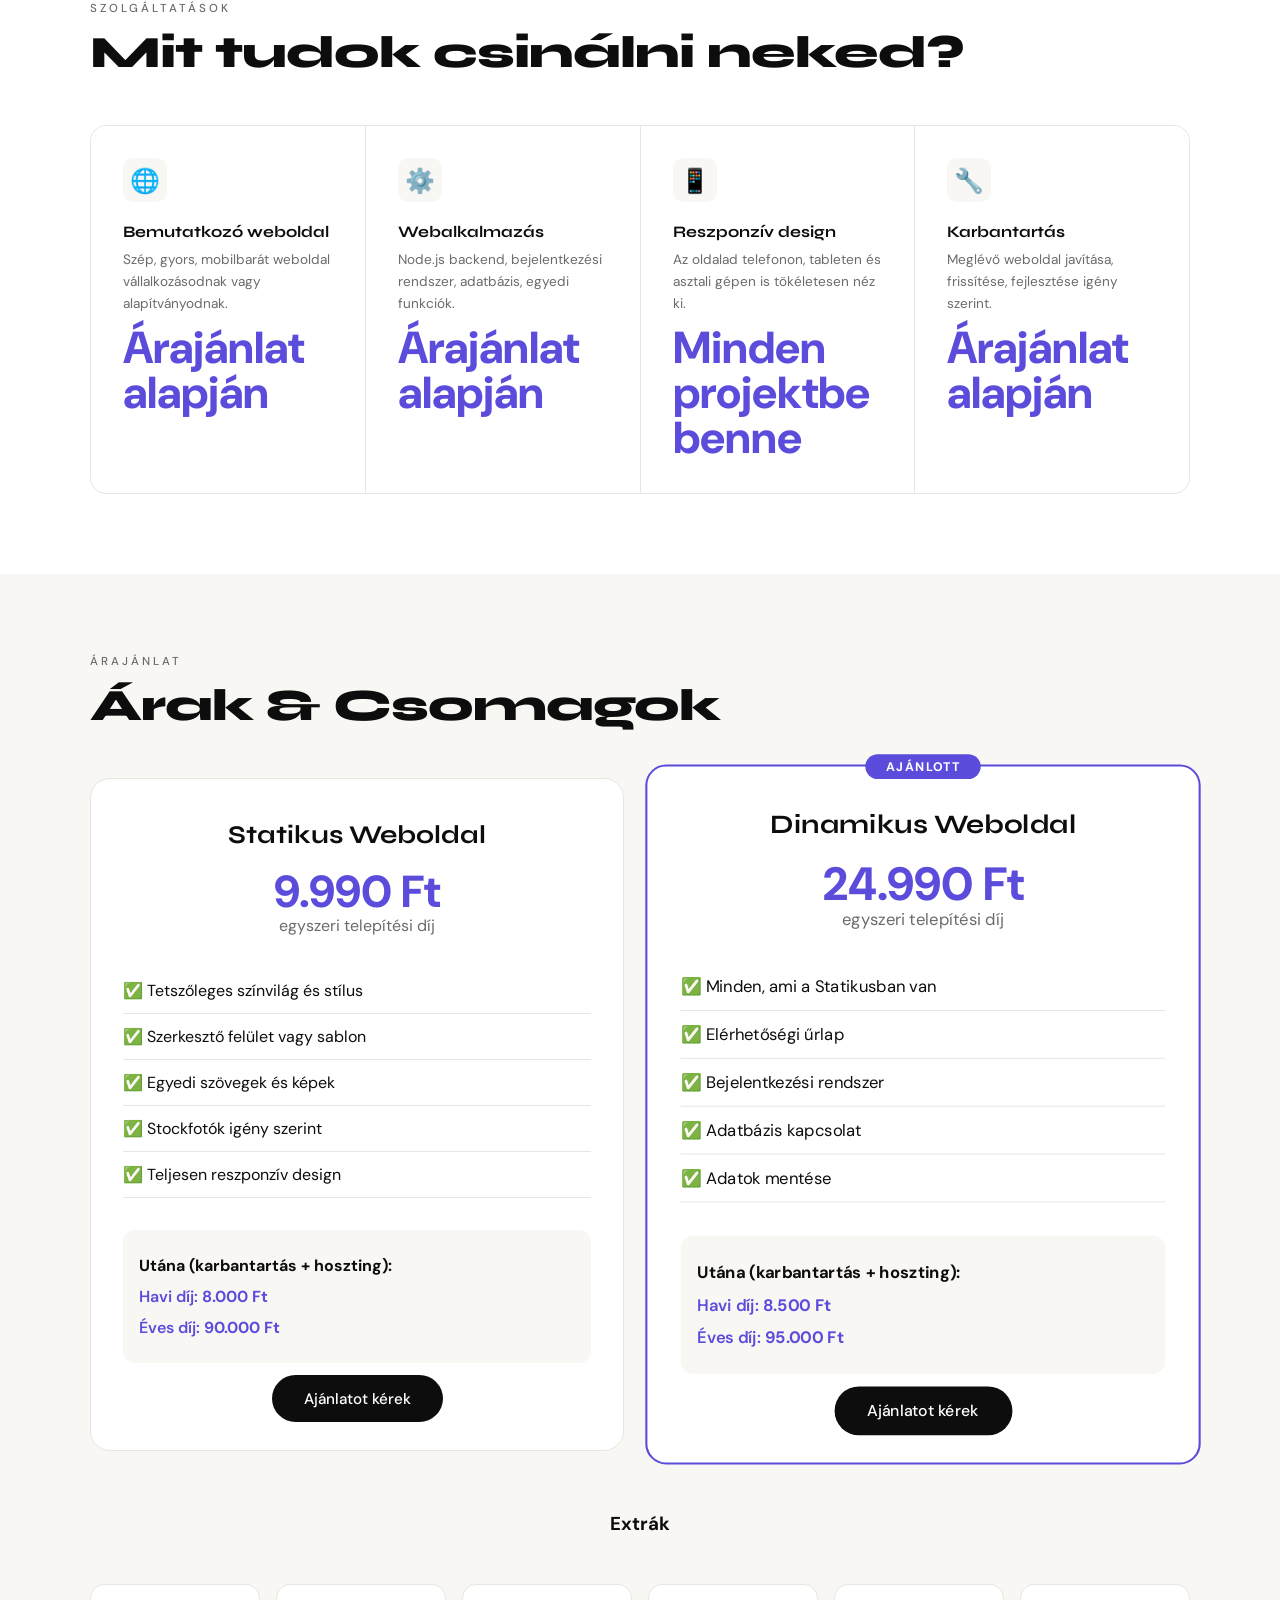
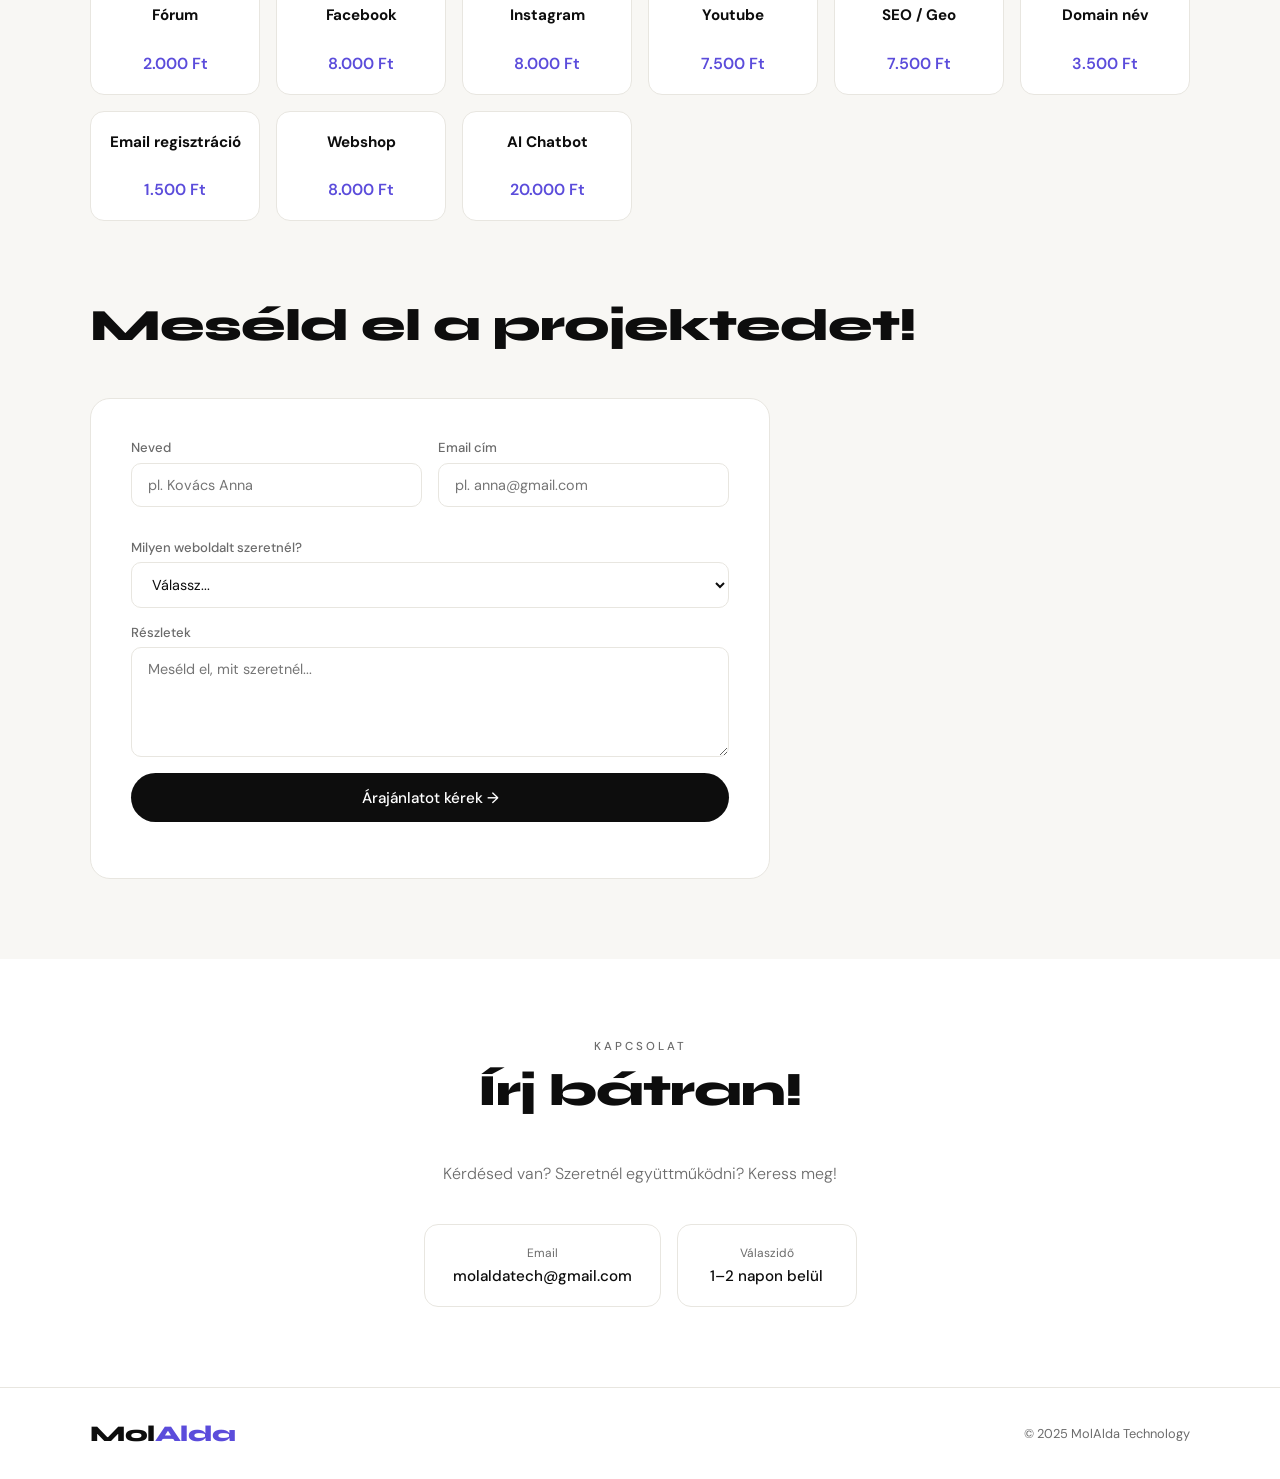
==== commit a8f7ccac: "Update index.html" ====
--- a/index.html
+++ b/index.html
@@ -40,7 +40,7 @@
         Projekteket vállalok
       </div>
       <h1>Weboldal,<br>ami <em>valóban</em><br>működik.</h1>
-      <p class="hero-sub">Kis kor, nagy ész... és persze Node.js technológia. Rögtön készül a te weboldalad is: szép, gyors és modern lesz. HTML, CSS, JavaScript és Node.js technológiákkal.</p>
+      <p class="hero-sub">Kis kor, nagy ész.. és persze Node.js technológia. Rögtön készül a te weboldalad is: szép, gyors és modern lesz. HTML, CSS, JavaScript és Node.js technológiákkal.</p>
       <div class="hero-btns">
         <a href="#arajanlat" class="btn-primary">Kérek árajánlatot</a>
         <a href="#portfolio" class="btn-secondary">Munkáim</a>
@@ -249,6 +249,37 @@
     </div>
   </footer>
 
-  <script src="app.js"></script>
+  <!-- JAVASCRIPT a form működéséhez -->
+  <script>
+    const form = document.getElementById('quoteForm');
+    const submitBtn = document.getElementById('submitBtn');
+    const status = document.getElementById('formStatus');
+
+    form.addEventListener('submit', function() {
+      submitBtn.textContent = 'Küldés folyamatban...';
+      submitBtn.disabled = true;
+      status.textContent = '';
+      status.className = 'form-status';
+    });
+
+    // Sikeres küldés
+    form.addEventListener('formspree-success', function() {
+      status.textContent = '✅ Üzenetedet megkaptam! Hamarosan válaszolok.';
+      status.className = 'form-status success';
+      form.reset();
+      
+      submitBtn.textContent = 'Árajánlatot kérek →';
+      submitBtn.disabled = false;
+    });
+
+    // Hiba esetén
+    form.addEventListener('formspree-error', function() {
+      status.textContent = '❌ Valami hiba történt. Próbáld meg később.';
+      status.className = 'form-status error';
+      
+      submitBtn.textContent = 'Árajánlatot kérek →';
+      submitBtn.disabled = false;
+    });
+  </script>
 </body>
 </html>
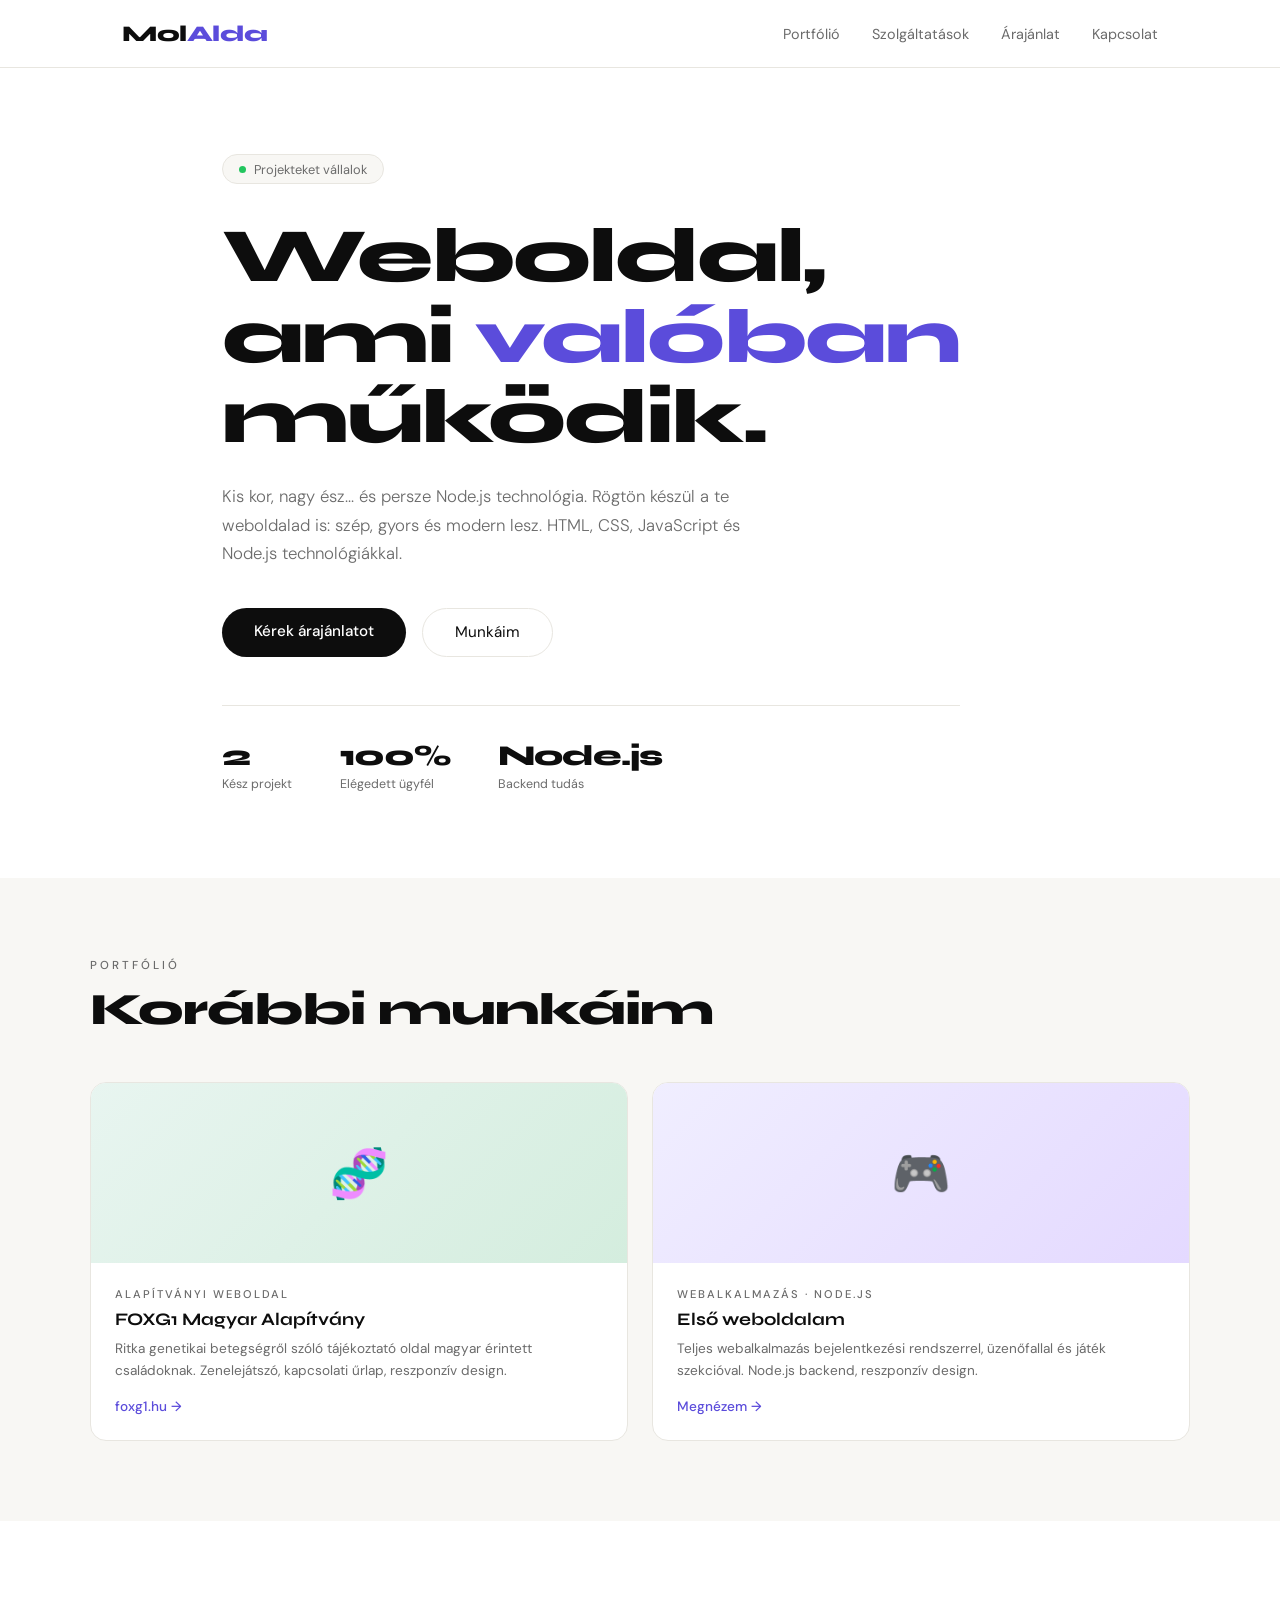
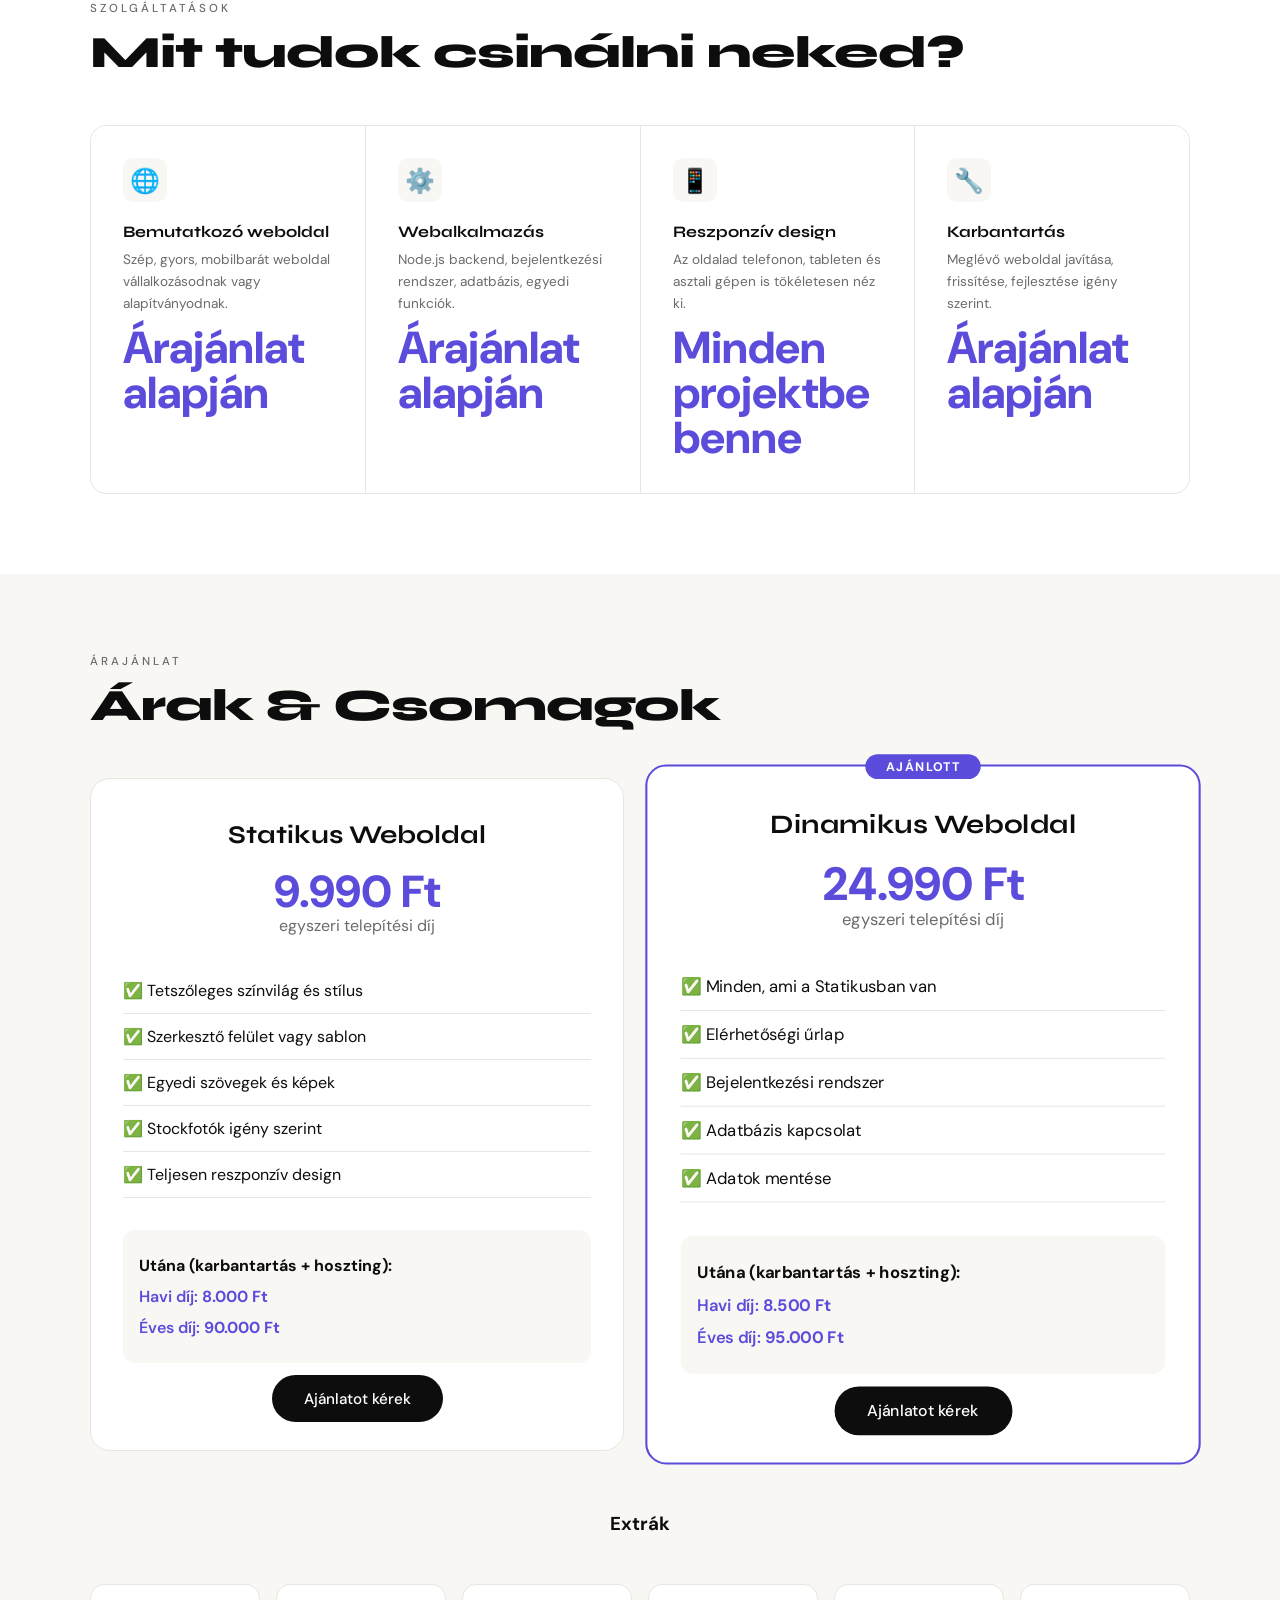
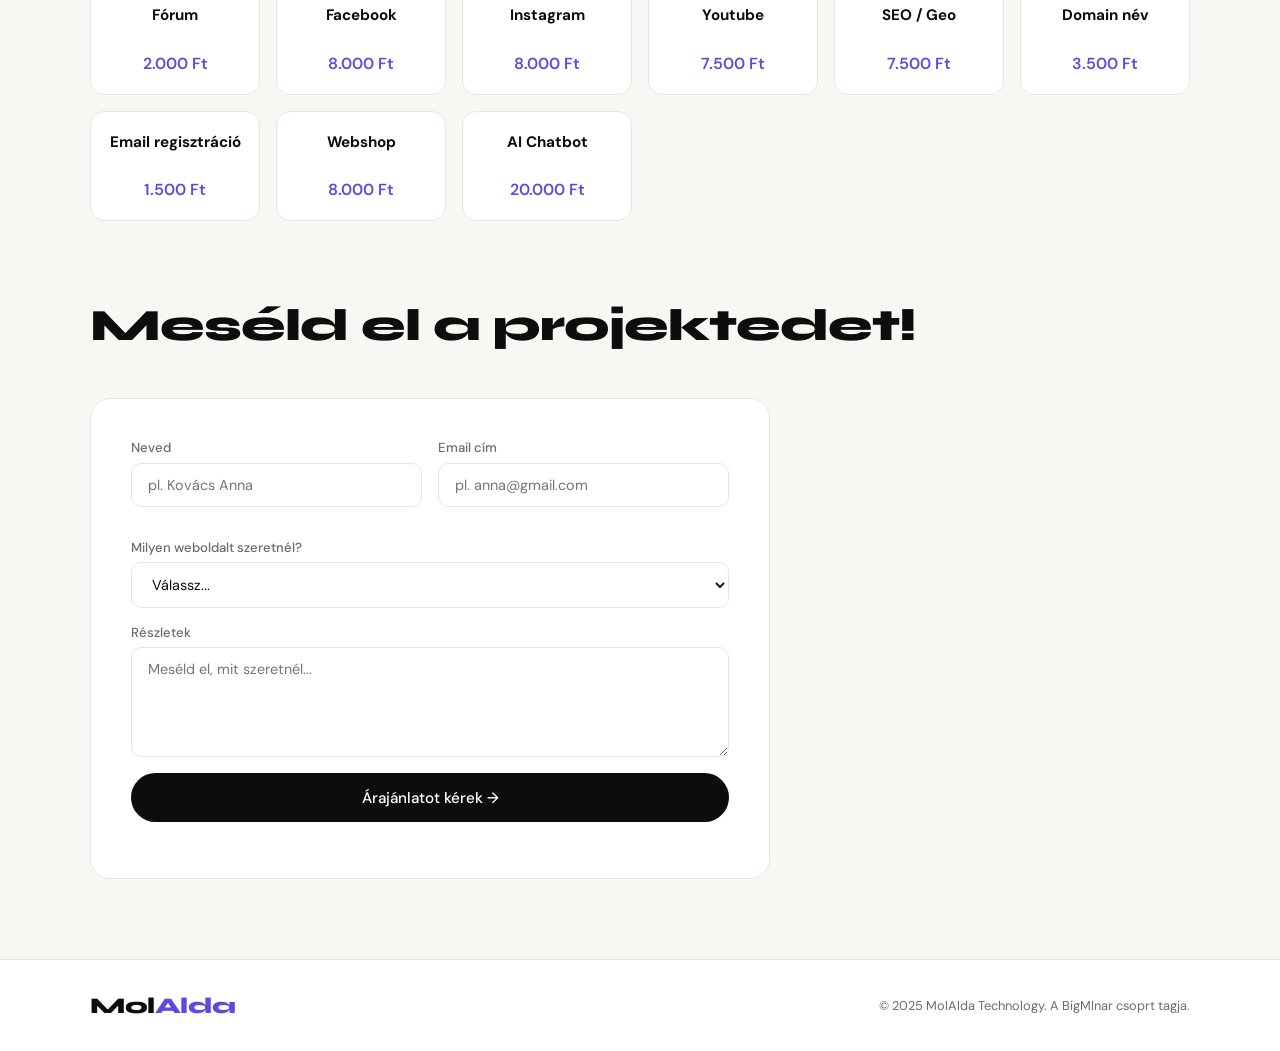
==== commit d4520cde: "Update index.html" ====
--- a/index.html
+++ b/index.html
@@ -40,7 +40,7 @@
         Projekteket vállalok
       </div>
       <h1>Weboldal,<br>ami <em>valóban</em><br>működik.</h1>
-      <p class="hero-sub">Kis kor, nagy ész.. és persze Node.js technológia. Rögtön készül a te weboldalad is: szép, gyors és modern lesz. HTML, CSS, JavaScript és Node.js technológiákkal.</p>
+      <p class="hero-sub">Kis kor, nagy ész... és persze Node.js technológia. Rögtön készül a te weboldalad is: szép, gyors és modern lesz. HTML, CSS, JavaScript és Node.js technológiákkal.</p>
       <div class="hero-btns">
         <a href="#arajanlat" class="btn-primary">Kérek árajánlatot</a>
         <a href="#portfolio" class="btn-secondary">Munkáim</a>
@@ -222,30 +222,12 @@
     </div>
   </section>
 
-  <!-- CONTACT -->
-  <section class="section contact-section" id="kapcsolat">
-    <div class="container text-center">
-      <p class="section-label">Kapcsolat</p>
-      <h2 class="section-title">Írj bátran!</h2>
-      <p class="contact-sub">Kérdésed van? Szeretnél együttműködni? Keress meg!</p>
-      <div class="contact-cards">
-        <div class="contact-card">
-          <p class="contact-card-label">Email</p>
-          <p class="contact-card-val">molaldatech@gmail.com</p>
-        </div>
-        <div class="contact-card">
-          <p class="contact-card-label">Válaszidő</p>
-          <p class="contact-card-val">1–2 napon belül</p>
-        </div>
-      </div>
-    </div>
-  </section>
 
   <!-- FOOTER -->
   <footer>
     <div class="footer-inner">
       <span class="logo">Mol<span>Alda</span></span>
-      <span class="footer-copy">© 2025 MolAlda Technology</span>
+      <span class="footer-copy">© 2025 MolAlda Technology. A BigMlnar csoprt tagja.</span>
     </div>
   </footer>
 
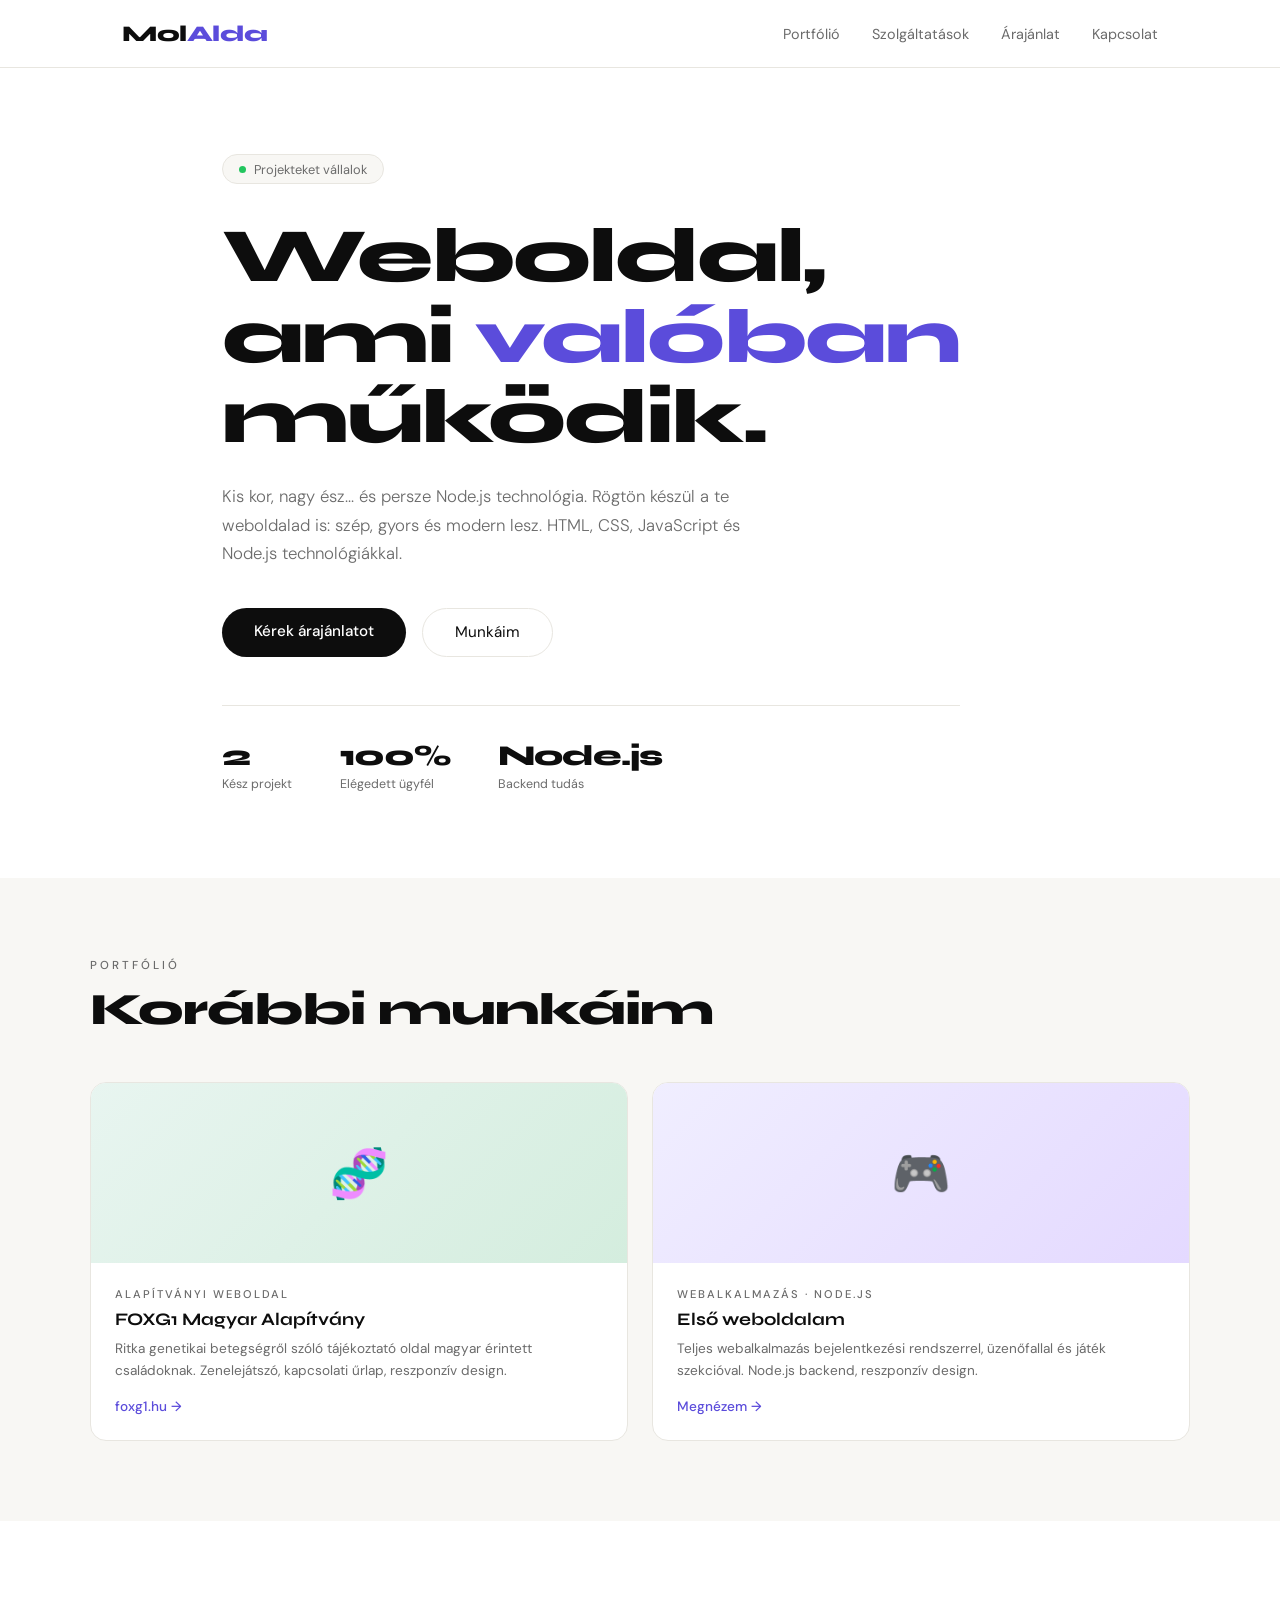
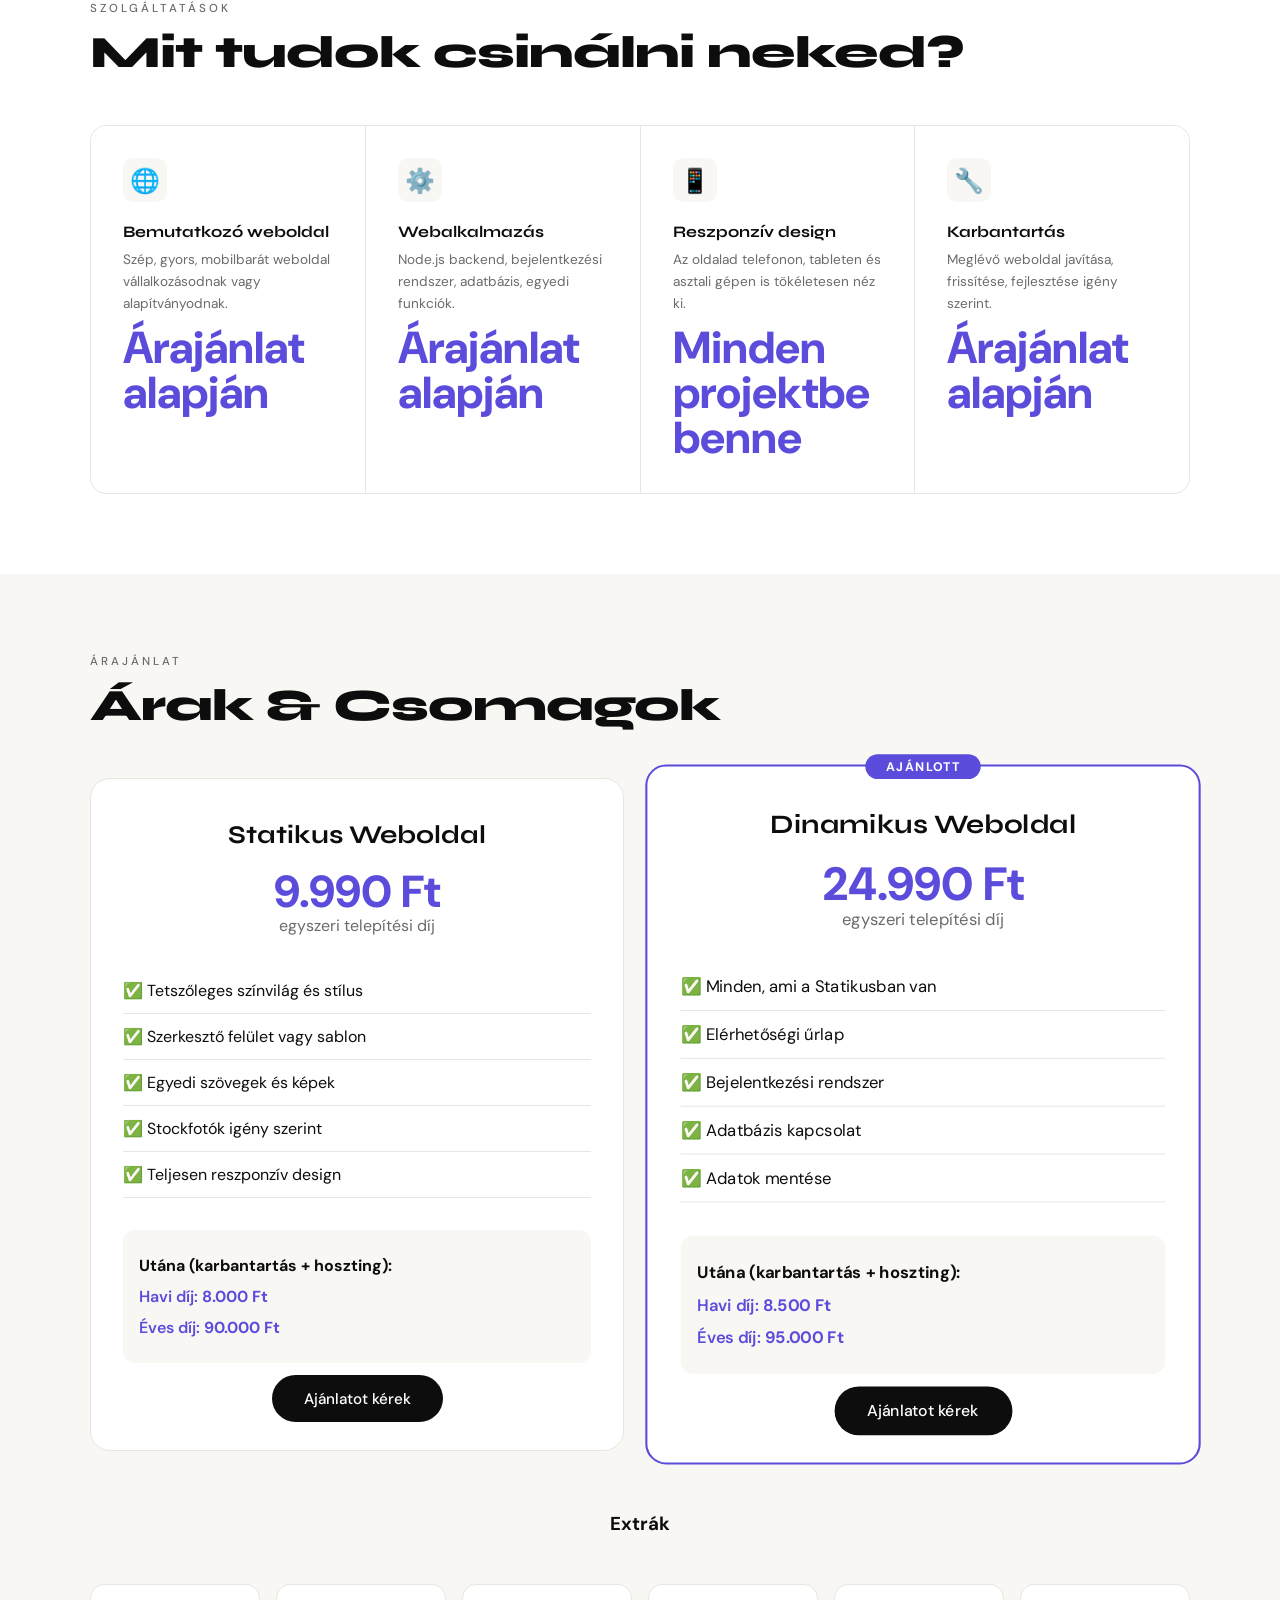
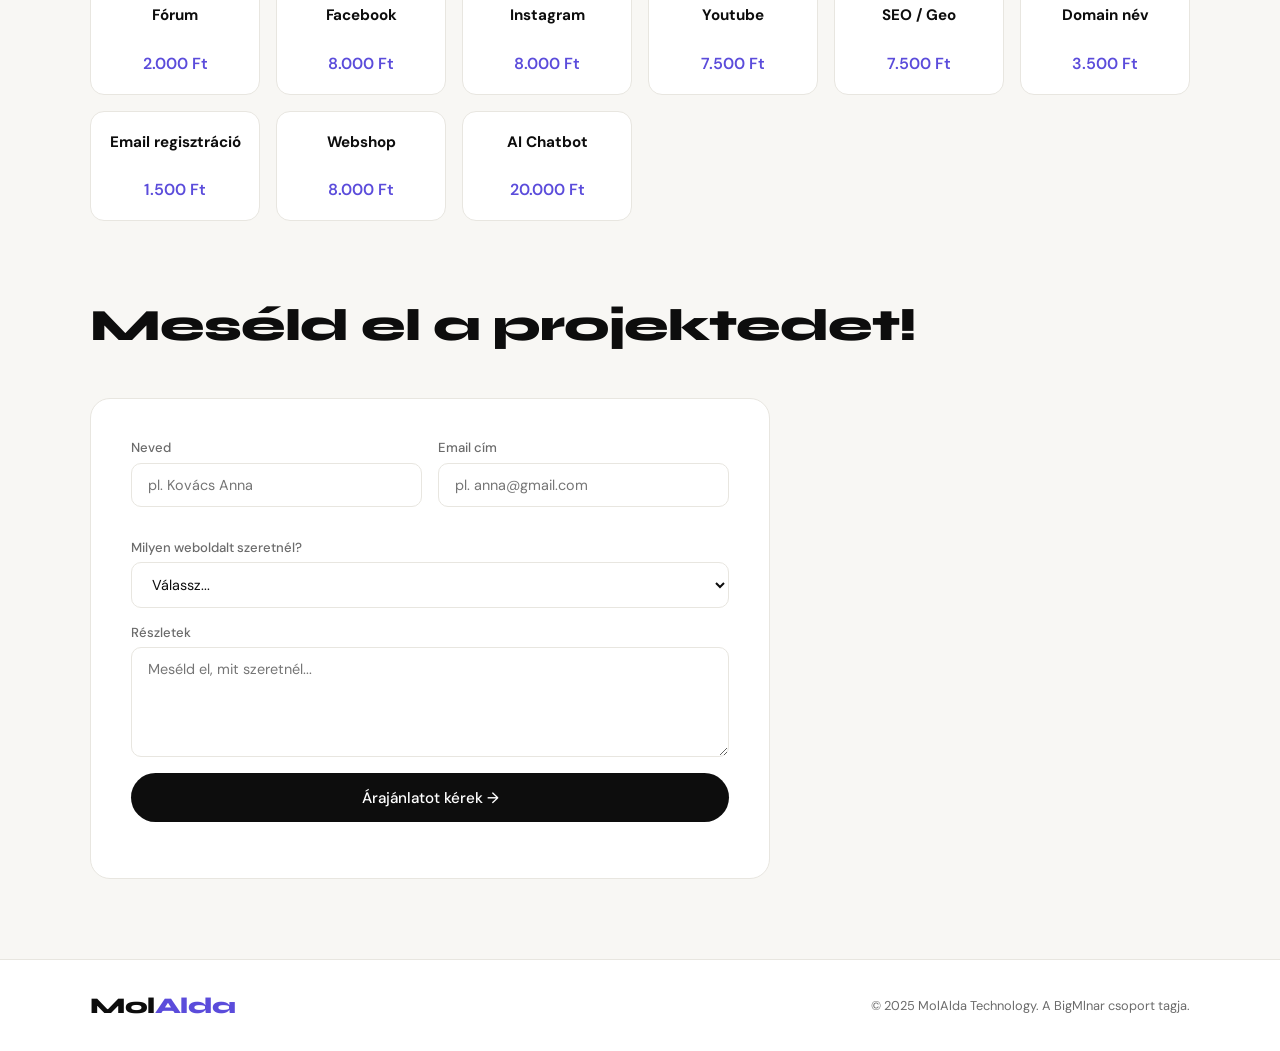
==== commit 16970de4: "Update index.html" ====
--- a/index.html
+++ b/index.html
@@ -227,7 +227,7 @@
   <footer>
     <div class="footer-inner">
       <span class="logo">Mol<span>Alda</span></span>
-      <span class="footer-copy">© 2025 MolAlda Technology. A BigMlnar csoprt tagja.</span>
+      <span class="footer-copy">© 2025 MolAlda Technology. A BigMlnar csoport tagja.</span>
     </div>
   </footer>
 
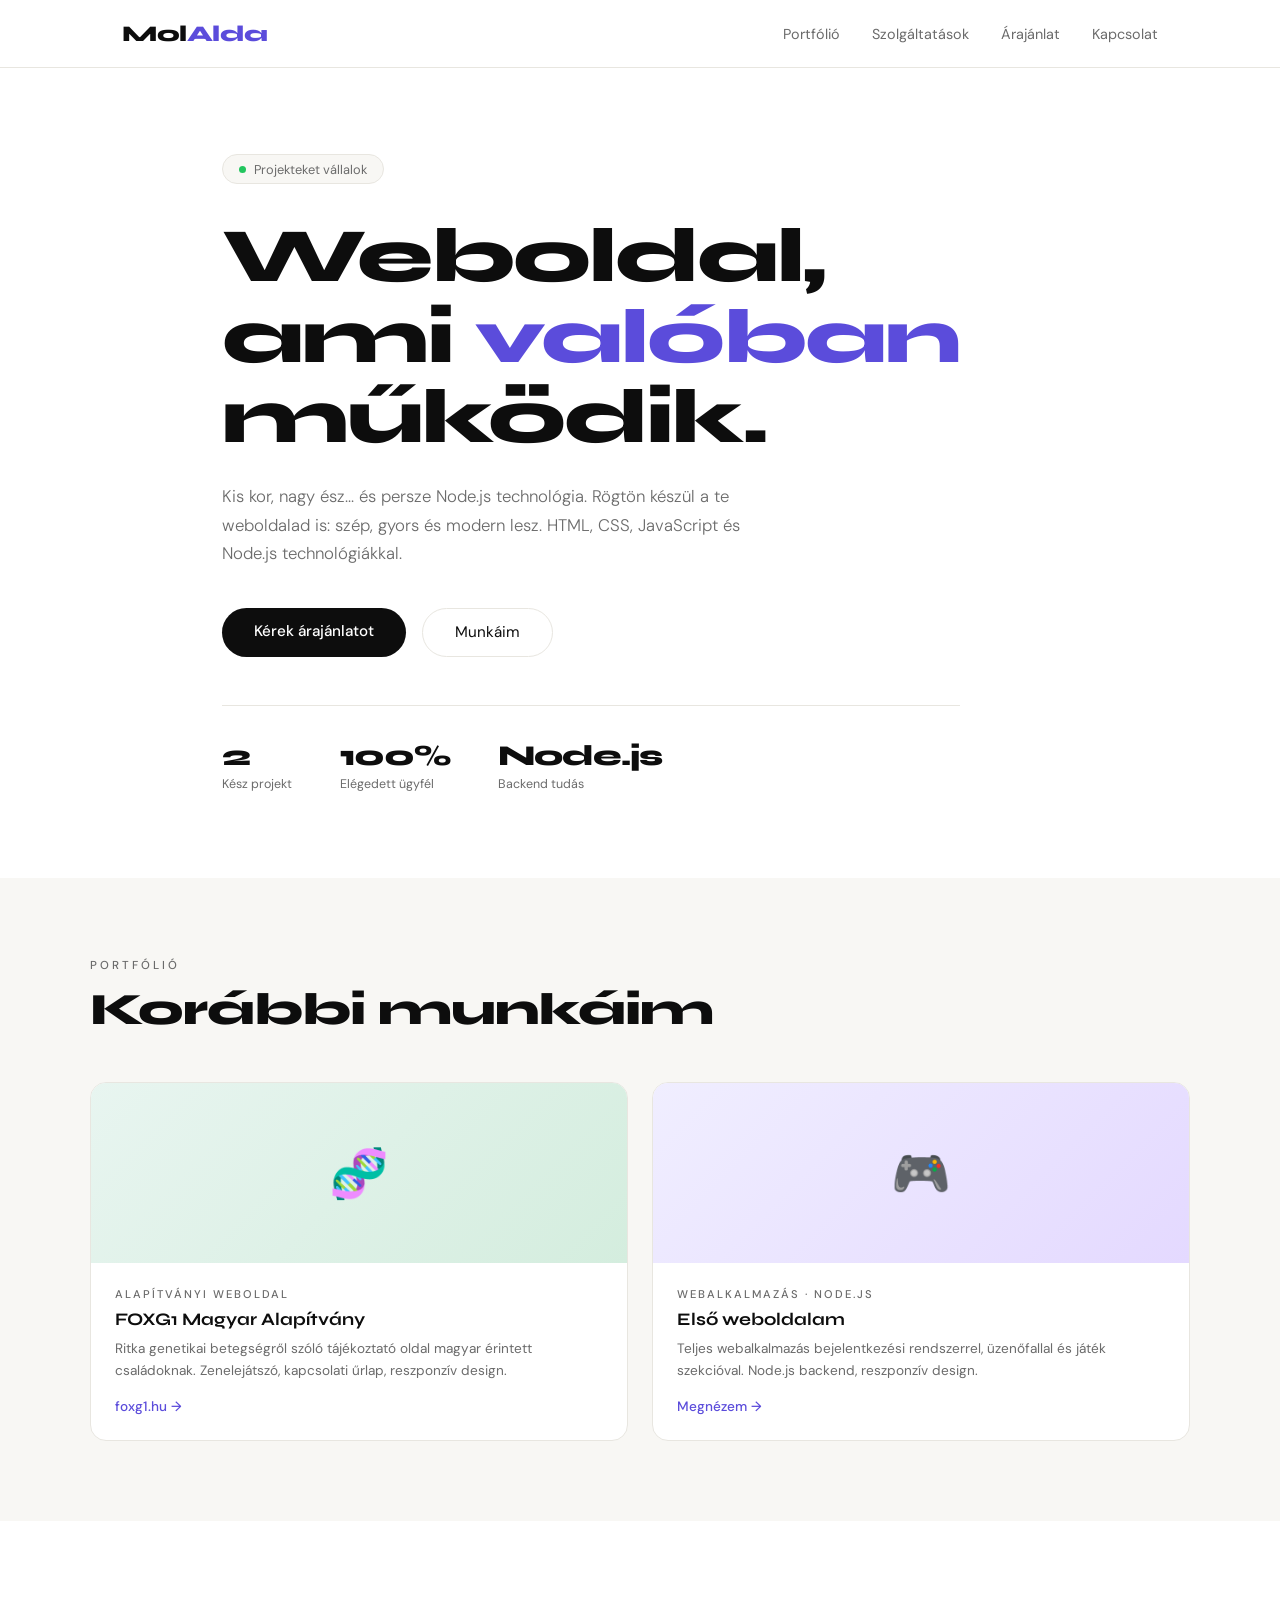
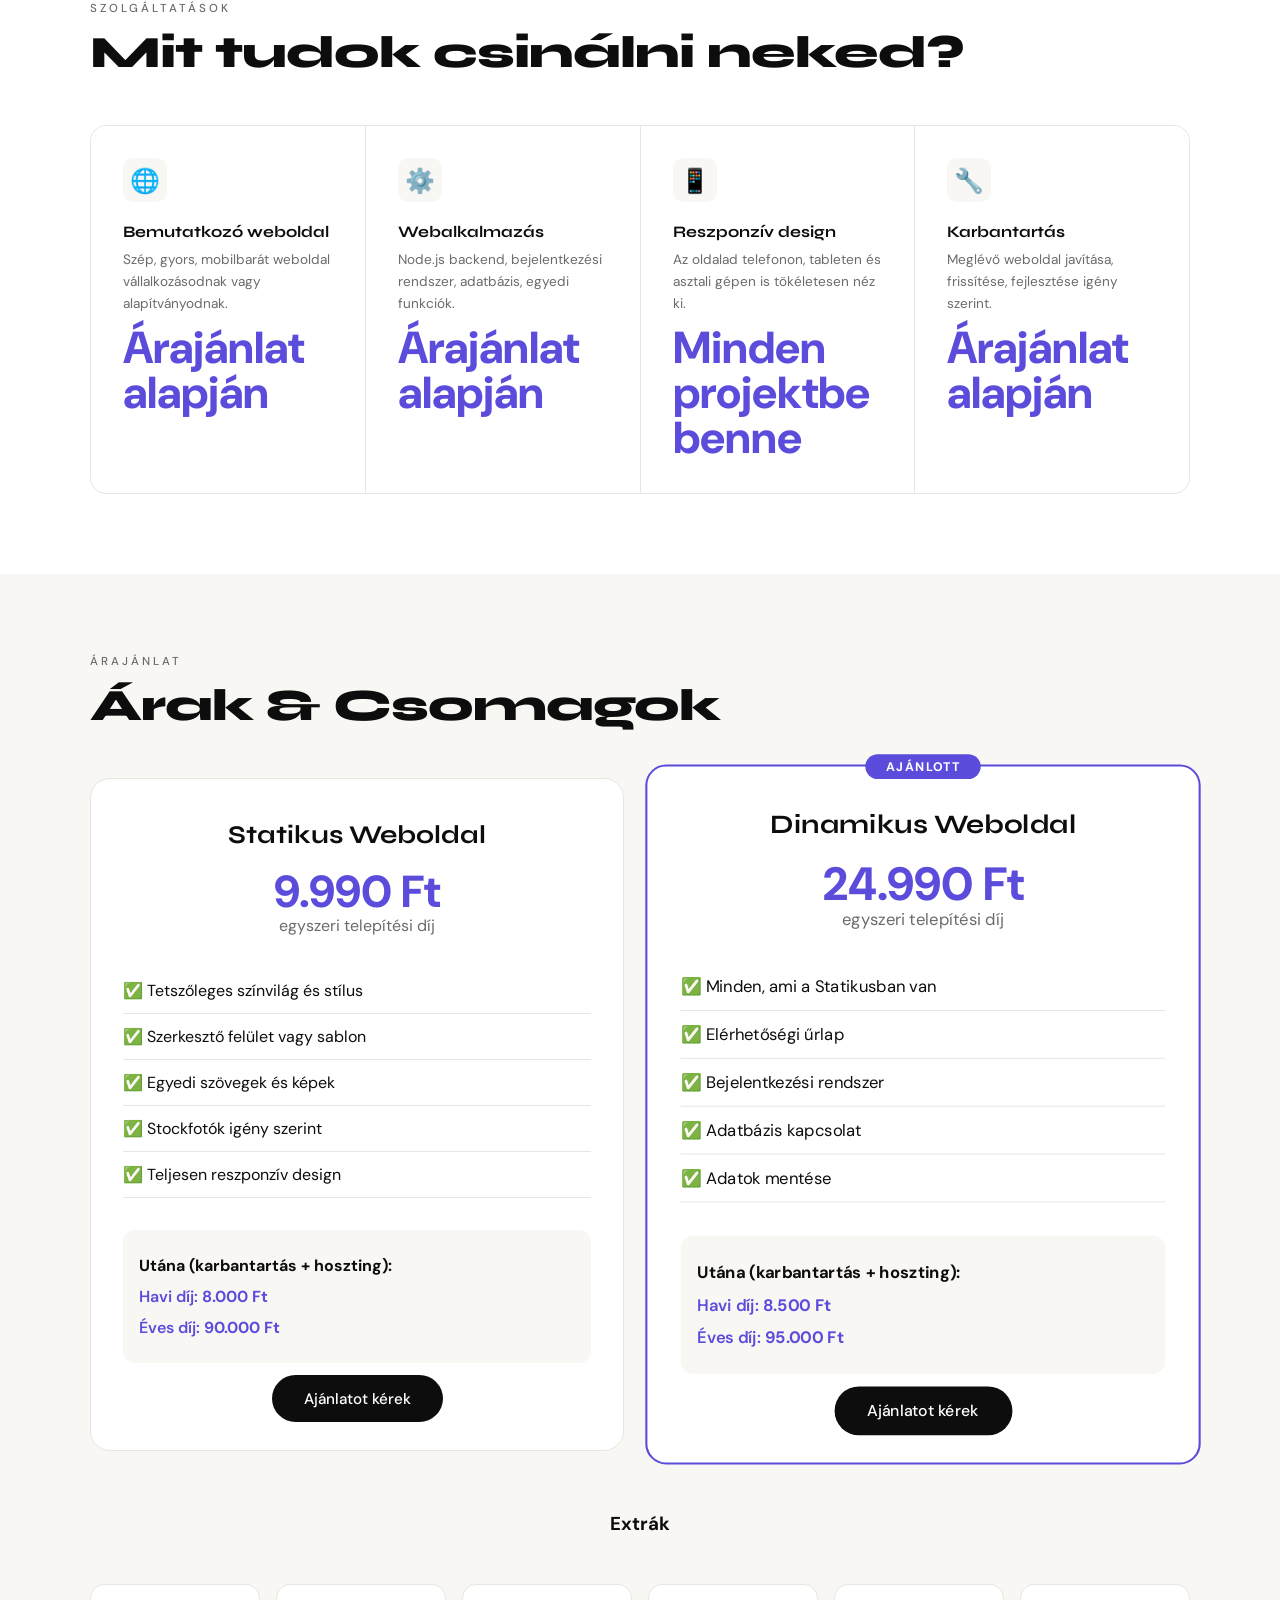
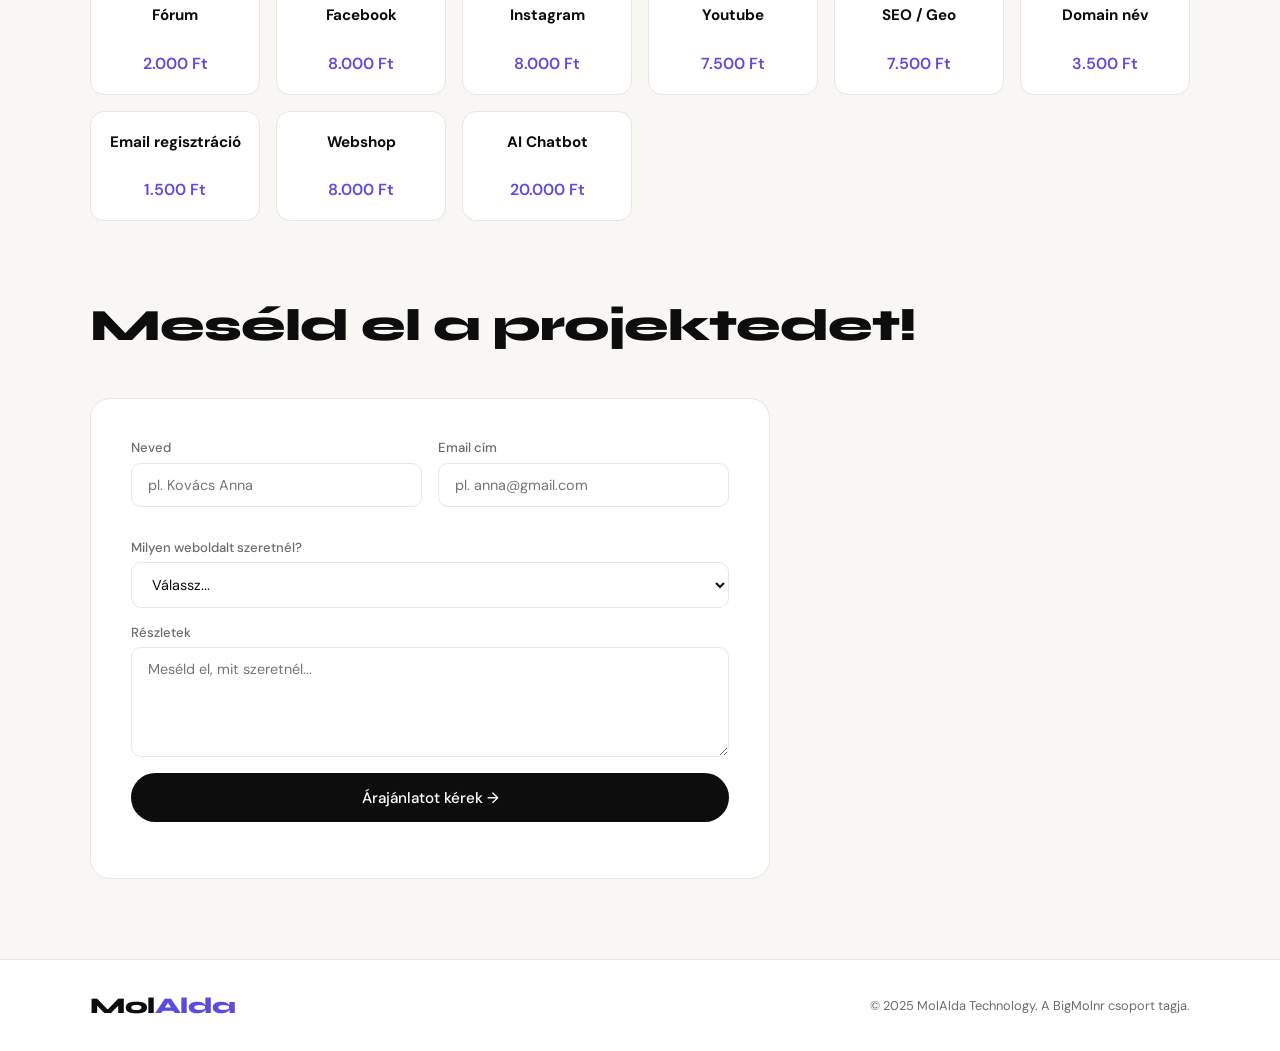
==== commit 4e077dc9: "Update index.html" ====
--- a/index.html
+++ b/index.html
@@ -227,7 +227,7 @@
   <footer>
     <div class="footer-inner">
       <span class="logo">Mol<span>Alda</span></span>
-      <span class="footer-copy">© 2025 MolAlda Technology. A BigMlnar csoport tagja.</span>
+      <span class="footer-copy">© 2025 MolAlda Technology. A BigMolnr csoport tagja.</span>
     </div>
   </footer>
 
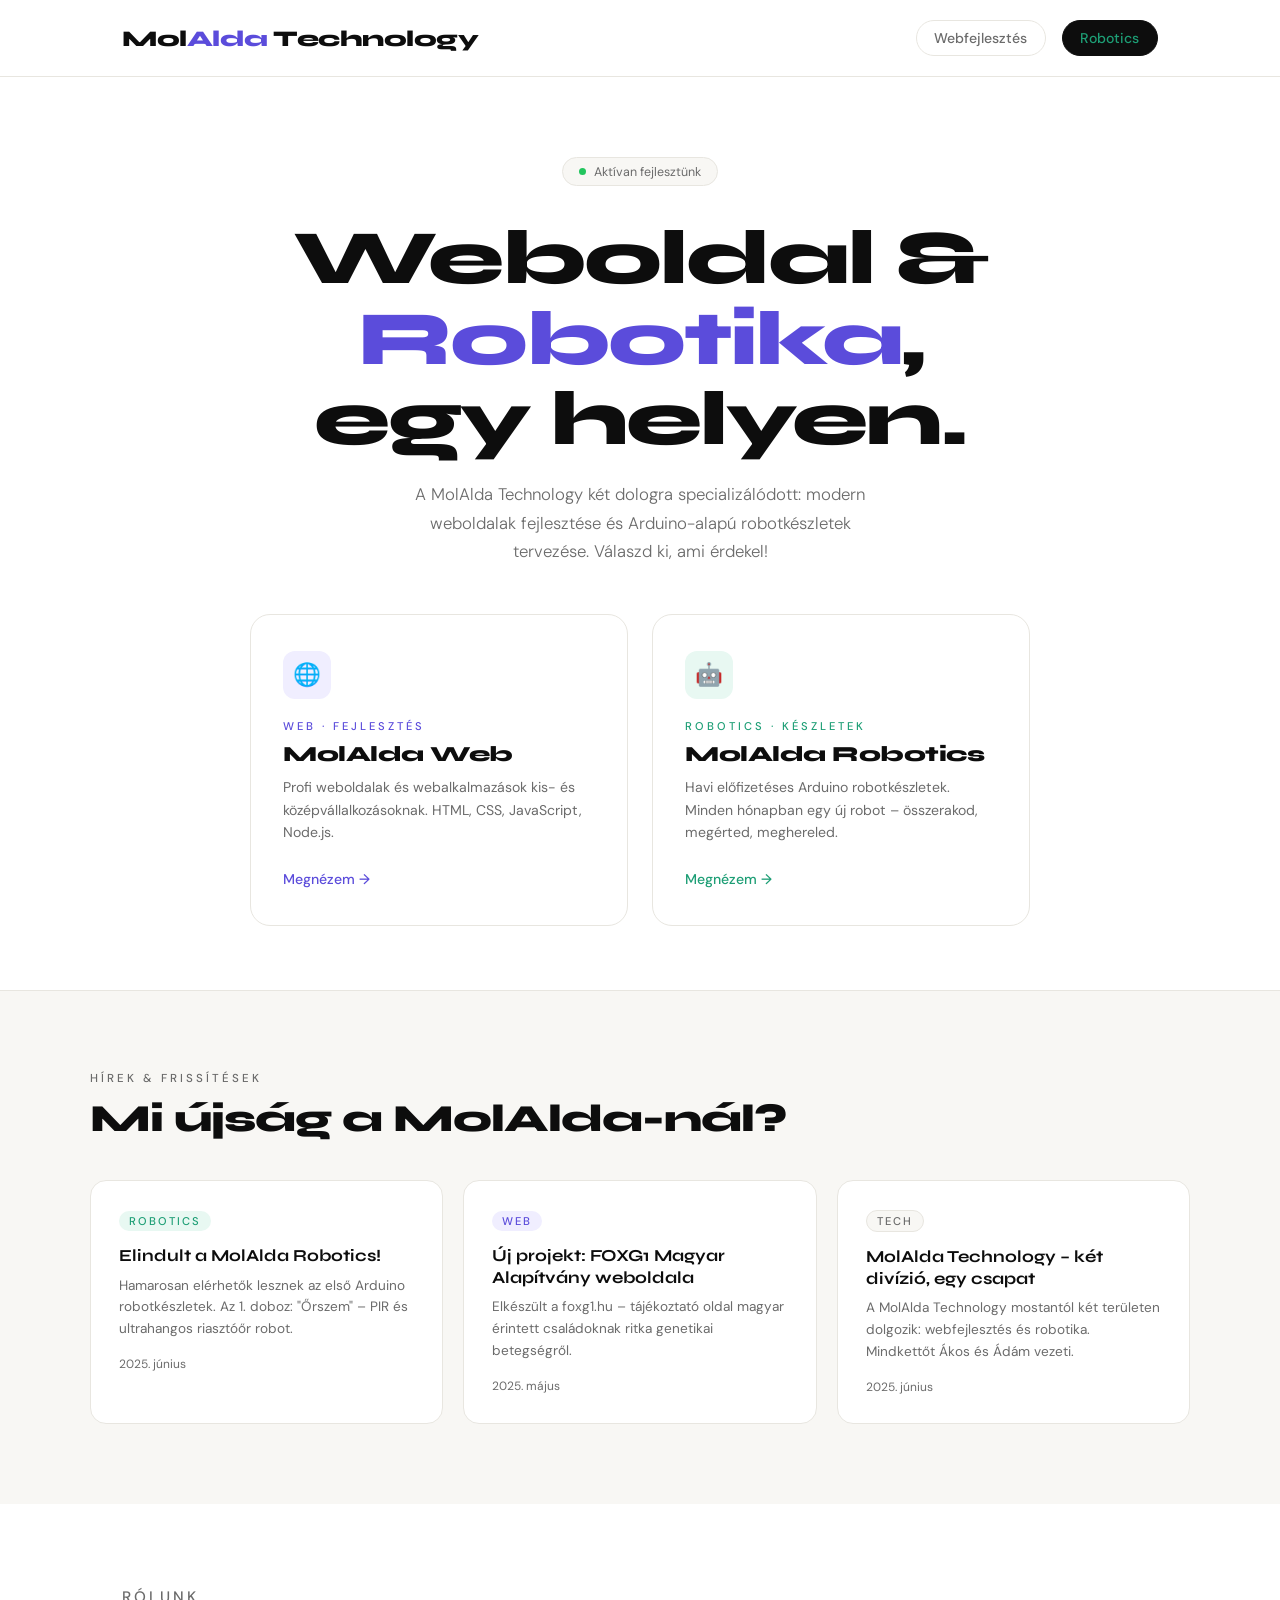
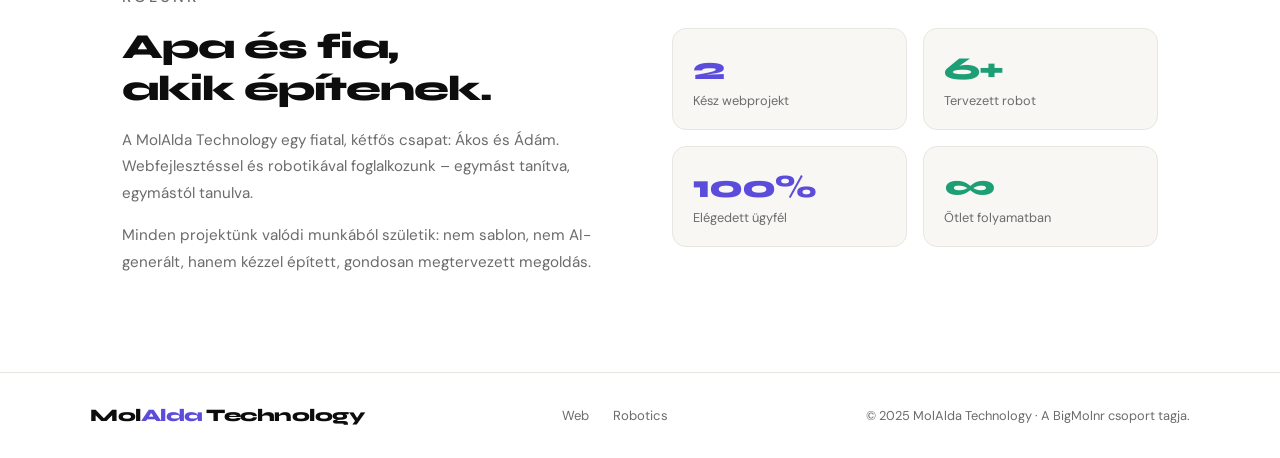
==== commit f904d156: "Rename molalda-index.html to index.html" ====
--- a/index.html
+++ b/index.html
@@ -3,265 +3,394 @@
 <head>
   <meta charset="UTF-8">
   <meta name="viewport" content="width=device-width, initial-scale=1.0">
-  <title>MolAlda Technology | Webfejlesztés</title>
-  <meta name="description" content="Profi webfejlesztés kis és közepes vállalkozásoknak. HTML, CSS, JavaScript, Node.js alapú modern weboldalak.">
+  <title>MolAlda Technology</title>
+  <meta name="description" content="MolAlda Technology – Webfejlesztés és robotika egy helyen.">
   <link rel="preconnect" href="https://fonts.googleapis.com">
   <link href="https://fonts.googleapis.com/css2?family=Syne:wght@400;700;800&family=DM+Sans:wght@300;400;500&display=swap" rel="stylesheet">
-  <link rel="stylesheet" href="style.css">
+  <style>
+    *, *::before, *::after { margin: 0; padding: 0; box-sizing: border-box; }
+
+    :root {
+      --black: #0d0d0d;
+      --gray: #6b6b6b;
+      --light: #f8f7f4;
+      --border: #e8e6e0;
+      --accent-web: #5b4cdb;
+      --accent-robot: #1D9E75;
+      --white: #ffffff;
+    }
+
+    html { scroll-behavior: smooth; }
+    body {
+      font-family: 'DM Sans', sans-serif;
+      background: var(--white);
+      color: var(--black);
+      overflow-x: hidden;
+    }
+
+    /* NAV */
+    nav {
+      position: sticky; top: 0; z-index: 100;
+      background: rgba(255,255,255,0.95);
+      backdrop-filter: blur(10px);
+      border-bottom: 1px solid var(--border);
+    }
+    .nav-inner {
+      max-width: 1100px; margin: 0 auto;
+      padding: 1.25rem 2rem;
+      display: flex; align-items: center; justify-content: space-between;
+    }
+    .logo {
+      font-family: 'Syne', sans-serif;
+      font-weight: 800; font-size: 1.4rem;
+      text-decoration: none; color: var(--black);
+      letter-spacing: -0.5px;
+    }
+    .logo span { color: var(--accent-web); }
+    .nav-right {
+      display: flex; gap: 1rem; align-items: center;
+    }
+    .nav-pill {
+      text-decoration: none;
+      font-size: 0.88rem; font-weight: 500;
+      padding: 0.5rem 1.1rem;
+      border-radius: 100px;
+      border: 1px solid var(--border);
+      color: var(--gray);
+      transition: all 0.2s;
+    }
+    .nav-pill:hover { color: var(--black); border-color: var(--black); }
+    .nav-pill.robot {
+      background: #0d0d0d; color: #1D9E75;
+      border-color: #0d0d0d;
+    }
+    .nav-pill.robot:hover { background: #222; }
+
+    /* HERO */
+    .hero {
+      min-height: 88vh;
+      display: flex; flex-direction: column;
+      align-items: center; justify-content: center;
+      text-align: center;
+      padding: 5rem 2rem 4rem;
+      max-width: 860px; margin: 0 auto;
+    }
+    .badge {
+      display: inline-flex; align-items: center; gap: 0.5rem;
+      background: var(--light); border: 1px solid var(--border);
+      border-radius: 100px; padding: 0.35rem 1rem;
+      font-size: 0.78rem; color: var(--gray); margin-bottom: 2rem;
+    }
+    .dot { width: 7px; height: 7px; background: #22c55e; border-radius: 50%; animation: pulse 2s infinite; }
+    @keyframes pulse { 0%,100%{opacity:1} 50%{opacity:0.3} }
+
+    .hero h1 {
+      font-family: 'Syne', sans-serif;
+      font-size: clamp(2.6rem, 6vw, 4.8rem);
+      font-weight: 800; line-height: 1.05;
+      letter-spacing: -2px; margin-bottom: 1.25rem;
+    }
+    .hero h1 em { font-style: normal; color: var(--accent-web); }
+    .hero-sub {
+      font-size: 1.05rem; color: var(--gray);
+      line-height: 1.7; max-width: 500px;
+      margin: 0 auto 3rem; font-weight: 300;
+    }
+
+    /* DIVISION CARDS */
+    .divisions {
+      display: grid;
+      grid-template-columns: 1fr 1fr;
+      gap: 1.5rem;
+      width: 100%; max-width: 780px;
+      margin: 0 auto;
+    }
+    .div-card {
+      border-radius: 20px;
+      padding: 2.25rem 2rem;
+      text-decoration: none;
+      color: inherit;
+      border: 1.5px solid var(--border);
+      transition: transform 0.25s, box-shadow 0.25s, border-color 0.25s;
+      text-align: left;
+      position: relative;
+      overflow: hidden;
+      background: var(--white);
+    }
+    .div-card::before {
+      content: '';
+      position: absolute; inset: 0;
+      opacity: 0; transition: opacity 0.3s;
+    }
+    .div-card.web::before { background: linear-gradient(135deg, #f0eeff 0%, #ffffff 60%); }
+    .div-card.robot::before { background: linear-gradient(135deg, #e8f8f2 0%, #ffffff 60%); }
+    .div-card:hover { transform: translateY(-5px); box-shadow: 0 20px 40px rgba(0,0,0,0.08); }
+    .div-card.web:hover { border-color: var(--accent-web); }
+    .div-card.robot:hover { border-color: var(--accent-robot); }
+    .div-card:hover::before { opacity: 1; }
+
+    .div-icon {
+      width: 48px; height: 48px; border-radius: 12px;
+      display: flex; align-items: center; justify-content: center;
+      margin-bottom: 1.25rem; font-size: 1.4rem;
+      position: relative;
+    }
+    .div-card.web .div-icon { background: #f0eeff; }
+    .div-card.robot .div-icon { background: #e8f8f2; }
+
+    .div-label {
+      font-size: 0.7rem; font-weight: 500;
+      letter-spacing: 3px; text-transform: uppercase;
+      margin-bottom: 0.5rem; position: relative;
+    }
+    .div-card.web .div-label { color: var(--accent-web); }
+    .div-card.robot .div-label { color: var(--accent-robot); }
+
+    .div-title {
+      font-family: 'Syne', sans-serif;
+      font-size: 1.35rem; font-weight: 800;
+      letter-spacing: -0.5px; margin-bottom: 0.6rem;
+      position: relative;
+    }
+    .div-desc {
+      font-size: 0.88rem; color: var(--gray);
+      line-height: 1.6; margin-bottom: 1.5rem;
+      position: relative;
+    }
+    .div-link {
+      font-size: 0.88rem; font-weight: 500;
+      display: inline-flex; align-items: center; gap: 4px;
+      position: relative;
+    }
+    .div-card.web .div-link { color: var(--accent-web); }
+    .div-card.robot .div-link { color: var(--accent-robot); }
+
+    /* NEWS */
+    .news-section {
+      padding: 5rem 2rem;
+      background: var(--light);
+      border-top: 1px solid var(--border);
+    }
+    .news-inner { max-width: 1100px; margin: 0 auto; }
+    .section-label {
+      font-size: 0.72rem; font-weight: 500;
+      letter-spacing: 3px; text-transform: uppercase;
+      color: var(--gray); margin-bottom: 0.75rem;
+    }
+    .section-title {
+      font-family: 'Syne', sans-serif;
+      font-size: clamp(1.6rem, 3vw, 2.4rem);
+      font-weight: 800; letter-spacing: -1px;
+      margin-bottom: 2.5rem; line-height: 1.1;
+    }
+    .news-grid {
+      display: grid;
+      grid-template-columns: repeat(auto-fit, minmax(280px, 1fr));
+      gap: 1.25rem;
+    }
+    .news-card {
+      background: var(--white);
+      border: 1px solid var(--border);
+      border-radius: 16px; padding: 1.75rem;
+      transition: transform 0.2s, box-shadow 0.2s;
+    }
+    .news-card:hover { transform: translateY(-3px); box-shadow: 0 12px 28px rgba(0,0,0,0.07); }
+    .news-tag {
+      display: inline-block;
+      font-size: 0.7rem; font-weight: 500;
+      letter-spacing: 2px; text-transform: uppercase;
+      padding: 3px 10px; border-radius: 100px;
+      margin-bottom: 0.85rem;
+    }
+    .news-tag.web { background: #f0eeff; color: var(--accent-web); }
+    .news-tag.robot { background: #e8f8f2; color: var(--accent-robot); }
+    .news-tag.tech { background: var(--light); color: var(--gray); border: 1px solid var(--border); }
+    .news-title {
+      font-family: 'Syne', sans-serif;
+      font-size: 1.05rem; font-weight: 700;
+      margin-bottom: 0.5rem; line-height: 1.3;
+    }
+    .news-desc { font-size: 0.85rem; color: var(--gray); line-height: 1.6; }
+    .news-date { font-size: 0.75rem; color: var(--gray); margin-top: 1rem; }
+
+    /* ABOUT */
+    .about-section {
+      padding: 5rem 2rem;
+      max-width: 1100px; margin: 0 auto;
+    }
+    .about-grid {
+      display: grid; grid-template-columns: 1fr 1fr;
+      gap: 4rem; align-items: center;
+    }
+    .about-text h2 {
+      font-family: 'Syne', sans-serif;
+      font-size: clamp(1.6rem, 3vw, 2.2rem);
+      font-weight: 800; letter-spacing: -1px;
+      margin-bottom: 1rem; line-height: 1.2;
+    }
+    .about-text p { color: var(--gray); font-size: 0.95rem; line-height: 1.75; margin-bottom: 1rem; }
+    .about-stats {
+      display: grid; grid-template-columns: 1fr 1fr;
+      gap: 1rem;
+    }
+    .about-stat {
+      background: var(--light); border-radius: 14px;
+      padding: 1.25rem; border: 1px solid var(--border);
+    }
+    .about-stat-num {
+      font-family: 'Syne', sans-serif;
+      font-size: 2rem; font-weight: 800;
+      letter-spacing: -1px; display: block;
+    }
+    .about-stat-num.web { color: var(--accent-web); }
+    .about-stat-num.robot { color: var(--accent-robot); }
+    .about-stat-label { font-size: 0.8rem; color: var(--gray); margin-top: 0.2rem; display: block; }
+
+    /* FOOTER */
+    footer {
+      padding: 2rem;
+      border-top: 1px solid var(--border);
+    }
+    .footer-inner {
+      max-width: 1100px; margin: 0 auto;
+      display: flex; justify-content: space-between; align-items: center;
+      flex-wrap: wrap; gap: 0.75rem;
+    }
+    .footer-links { display: flex; gap: 1.5rem; }
+    .footer-links a { font-size: 0.82rem; color: var(--gray); text-decoration: none; }
+    .footer-links a:hover { color: var(--black); }
+    .footer-copy { font-size: 0.8rem; color: var(--gray); }
+
+    @media (max-width: 640px) {
+      .divisions { grid-template-columns: 1fr; }
+      .about-grid { grid-template-columns: 1fr; gap: 2rem; }
+      .nav-right .nav-pill:first-child { display: none; }
+      .footer-inner { flex-direction: column; text-align: center; }
+    }
+  </style>
 </head>
 <body>
-  <!-- NAV -->
-  <nav id="navbar">
-    <div class="nav-inner">
-      <a href="#" class="logo">Mol<span>Alda</span></a>
-      <ul class="nav-links">
-        <li><a href="#portfolio">Portfólió</a></li>
-        <li><a href="#szolgaltatasok">Szolgáltatások</a></li>
-        <li><a href="#arajanlat">Árajánlat</a></li>
-        <li><a href="#kapcsolat">Kapcsolat</a></li>
-      </ul>
-      <button class="hamburger" id="hamburger" aria-label="Menü">
-        <span></span><span></span><span></span>
-      </button>
-    </div>
-    <div class="mobile-menu" id="mobileMenu">
-      <a href="#portfolio" class="mobile-link">Portfólió</a>
-      <a href="#szolgaltatasok" class="mobile-link">Szolgáltatások</a>
-      <a href="#arajanlat" class="mobile-link">Árajánlat</a>
-      <a href="#kapcsolat" class="mobile-link">Kapcsolat</a>
-    </div>
-  </nav>
-
-  <!-- HERO -->
-  <section class="hero" id="home">
-    <div class="hero-content">
-      <div class="badge">
-        <span class="dot"></span>
-        Projekteket vállalok
-      </div>
-      <h1>Weboldal,<br>ami <em>valóban</em><br>működik.</h1>
-      <p class="hero-sub">Kis kor, nagy ész... és persze Node.js technológia. Rögtön készül a te weboldalad is: szép, gyors és modern lesz. HTML, CSS, JavaScript és Node.js technológiákkal.</p>
-      <div class="hero-btns">
-        <a href="#arajanlat" class="btn-primary">Kérek árajánlatot</a>
-        <a href="#portfolio" class="btn-secondary">Munkáim</a>
-      </div>
-      <div class="stats">
-        <div class="stat">
-          <span class="stat-num">2</span>
-          <span class="stat-label">Kész projekt</span>
-        </div>
-        <div class="stat">
-          <span class="stat-num">100%</span>
-          <span class="stat-label">Elégedett ügyfél</span>
-        </div>
-        <div class="stat">
-          <span class="stat-num">Node.js</span>
-          <span class="stat-label">Backend tudás</span>
-        </div>
-      </div>
-    </div>
-  </section>
-
-  <!-- PORTFOLIO -->
-  <section class="section portfolio-section" id="portfolio">
-    <div class="container">
-      <p class="section-label">Portfólió</p>
-      <h2 class="section-title">Korábbi munkáim</h2>
-      <div class="portfolio-grid">
-        <div class="card">
-          <div class="card-img foxg1">🧬</div>
-          <div class="card-body">
-            <p class="card-tag">Alapítványi weboldal</p>
-            <h3 class="card-title">FOXG1 Magyar Alapítvány</h3>
-            <p class="card-desc">Ritka genetikai betegségről szóló tájékoztató oldal magyar érintett családoknak. Zenelejátszó, kapcsolati űrlap, reszponzív design.</p>
-            <a href="https://foxg1.hu" target="_blank" rel="noopener" class="card-link">foxg1.hu →</a>
-          </div>
-        </div>
-        <div class="card">
-          <div class="card-img elso">🎮</div>
-          <div class="card-body">
-            <p class="card-tag">Webalkalmazás · Node.js</p>
-            <h3 class="card-title">Első weboldalam</h3>
-            <p class="card-desc">Teljes webalkalmazás bejelentkezési rendszerrel, üzenőfallal és játék szekcióval. Node.js backend, reszponzív design.</p>
-            <a href="https://elso-weboldalam.onrender.com" target="_blank" rel="noopener" class="card-link">Megnézem →</a>
-          </div>
-        </div>
-      </div>
-    </div>
-  </section>
-
-  <!-- SERVICES -->
-  <section class="section services-section" id="szolgaltatasok">
-    <div class="container">
-      <p class="section-label">Szolgáltatások</p>
-      <h2 class="section-title">Mit tudok csinálni neked?</h2>
-      <div class="services-grid">
-        <div class="service-card">
-          <div class="service-icon">🌐</div>
-          <h3>Bemutatkozó weboldal</h3>
-          <p>Szép, gyors, mobilbarát weboldal vállalkozásodnak vagy alapítványodnak.</p>
-          <span class="price">Árajánlat alapján</span>
-        </div>
-        <div class="service-card">
-          <div class="service-icon">⚙️</div>
-          <h3>Webalkalmazás</h3>
-          <p>Node.js backend, bejelentkezési rendszer, adatbázis, egyedi funkciók.</p>
-          <span class="price">Árajánlat alapján</span>
-        </div>
-        <div class="service-card">
-          <div class="service-icon">📱</div>
-          <h3>Reszponzív design</h3>
-          <p>Az oldalad telefonon, tableten és asztali gépen is tökéletesen néz ki.</p>
-          <span class="price">Minden projektbe benne</span>
-        </div>
-        <div class="service-card">
-          <div class="service-icon">🔧</div>
-          <h3>Karbantartás</h3>
-          <p>Meglévő weboldal javítása, frissítése, fejlesztése igény szerint.</p>
-          <span class="price">Árajánlat alapján</span>
-        </div>
-      </div>
-    </div>
-  </section>
-
-  <!-- ÁRAJÁNLAT -->
-  <section class="section quote-section" id="arajanlat">
-    <div class="container">
-      <p class="section-label">Árajánlat</p>
-      <h2 class="section-title">Árak & Csomagok</h2>
-
-      <div class="pricing-grid">
-        <div class="pricing-card">
-          <div class="pricing-header">
-            <h3>Statikus Weboldal</h3>
-            <p class="price">9.990 Ft</p>
-            <p class="price-sub">egyszeri telepítési díj</p>
-          </div>
-          <ul class="pricing-features">
-            <li>✅ Tetszőleges színvilág és stílus</li>
-            <li>✅ Szerkesztő felület vagy sablon</li>
-            <li>✅ Egyedi szövegek és képek</li>
-            <li>✅ Stockfotók igény szerint</li>
-            <li>✅ Teljesen reszponzív design</li>
-          </ul>
-          <div class="recurring">
-            <p><strong>Utána (karbantartás + hoszting):</strong></p>
-            <p class="monthly">Havi díj: <strong>8.000 Ft</strong></p>
-            <p class="yearly">Éves díj: <strong>90.000 Ft</strong></p>
-          </div>
-          <a href="#quoteForm" class="btn-primary">Ajánlatot kérek</a>
-        </div>
-
-        <div class="pricing-card popular">
-          <div class="pricing-header">
-            <h3>Dinamikus Weboldal</h3>
-            <p class="price">24.990 Ft</p>
-            <p class="price-sub">egyszeri telepítési díj</p>
-          </div>
-          <ul class="pricing-features">
-            <li>✅ Minden, ami a Statikusban van</li>
-            <li>✅ Elérhetőségi űrlap</li>
-            <li>✅ Bejelentkezési rendszer</li>
-            <li>✅ Adatbázis kapcsolat</li>
-            <li>✅ Adatok mentése</li>
-          </ul>
-          <div class="recurring">
-            <p><strong>Utána (karbantartás + hoszting):</strong></p>
-            <p class="monthly">Havi díj: <strong>8.500 Ft</strong></p>
-            <p class="yearly">Éves díj: <strong>95.000 Ft</strong></p>
-          </div>
-          <a href="#quoteForm" class="btn-primary">Ajánlatot kérek</a>
-        </div>
-      </div>
-
-      <h3 style="text-align:center; margin: 60px 0 30px 0;">Extrák</h3>
-      <div class="extras-grid">
-        <div class="extra-item"><strong>Fórum</strong><br><span>2.000 Ft</span></div>
-        <div class="extra-item"><strong>Facebook</strong><br><span>8.000 Ft</span></div>
-        <div class="extra-item"><strong>Instagram</strong><br><span>8.000 Ft</span></div>
-        <div class="extra-item"><strong>Youtube</strong><br><span>7.500 Ft</span></div>
-        <div class="extra-item"><strong>SEO / Geo</strong><br><span>7.500 Ft</span></div>
-        <div class="extra-item"><strong>Domain név</strong><br><span>3.500 Ft</span></div>
-        <div class="extra-item"><strong>Email regisztráció</strong><br><span>1.500 Ft</span></div>
-        <div class="extra-item"><strong>Webshop</strong><br><span>8.000 Ft</span></div>
-        <div class="extra-item"><strong>AI Chatbot</strong><br><span>20.000 Ft</span></div>
-      </div>
-
-      <!-- FORMSPREE ŰRLAP -->
-      <div style="margin-top: 80px;">
-        <h2 class="section-title">Meséld el a projektedet!</h2>
-        <form class="quote-form" id="quoteForm" action="https://formspree.io/f/xaqkpynd" method="POST">
-          <div class="form-row">
-            <div class="form-group">
-              <label for="nev">Neved</label>
-              <input type="text" id="nev" name="nev" placeholder="pl. Kovács Anna" required>
-            </div>
-            <div class="form-group">
-              <label for="email">Email cím</label>
-              <input type="email" id="email" name="email" placeholder="pl. anna@gmail.com" required>
-            </div>
-          </div>
-          <div class="form-group">
-            <label for="tipus">Milyen weboldalt szeretnél?</label>
-            <select id="tipus" name="tipus" required>
-              <option value="">Válassz...</option>
-              <option value="Statikus weboldal">Statikus weboldal</option>
-              <option value="Dinamikus weboldal">Dinamikus weboldal</option>
-              <option value="Webalkalmazás">Webalkalmazás</option>
-              <option value="Egyéb">Egyéb</option>
-            </select>
-          </div>
-          <div class="form-group">
-            <label for="reszletek">Részletek</label>
-            <textarea id="reszletek" name="reszletek" placeholder="Meséld el, mit szeretnél..." required></textarea>
-          </div>
-          <button type="submit" class="btn-submit" id="submitBtn">Árajánlatot kérek →</button>
-          <p class="form-status" id="formStatus"></p>
-        </form>
-      </div>
-    </div>
-  </section>
-
-
-  <!-- FOOTER -->
-  <footer>
-    <div class="footer-inner">
-      <span class="logo">Mol<span>Alda</span></span>
-      <span class="footer-copy">© 2025 MolAlda Technology. A BigMolnr csoport tagja.</span>
-    </div>
-  </footer>
-
-  <!-- JAVASCRIPT a form működéséhez -->
-  <script>
-    const form = document.getElementById('quoteForm');
-    const submitBtn = document.getElementById('submitBtn');
-    const status = document.getElementById('formStatus');
-
-    form.addEventListener('submit', function() {
-      submitBtn.textContent = 'Küldés folyamatban...';
-      submitBtn.disabled = true;
-      status.textContent = '';
-      status.className = 'form-status';
+
+<!-- NAV -->
+<nav>
+  <div class="nav-inner">
+    <a href="#" class="logo">Mol<span>Alda</span> Technology</a>
+    <div class="nav-right">
+      <a href="web/" class="nav-pill">Webfejlesztés</a>
+      <a href="robotics/" class="nav-pill robot">Robotics</a>
+    </div>
+  </div>
+</nav>
+
+<!-- HERO -->
+<div class="hero">
+  <div class="badge">
+    <span class="dot"></span>
+    Aktívan fejlesztünk
+  </div>
+  <h1>Weboldal &<br><em>Robotika</em>,<br>egy helyen.</h1>
+  <p class="hero-sub">
+    A MolAlda Technology két dologra specializálódott: modern weboldalak fejlesztése és Arduino-alapú robotkészletek tervezése. Válaszd ki, ami érdekel!
+  </p>
+
+  <div class="divisions">
+    <a href="web/" class="div-card web">
+      <div class="div-icon">🌐</div>
+      <div class="div-label">Web · Fejlesztés</div>
+      <div class="div-title">MolAlda Web</div>
+      <div class="div-desc">Profi weboldalak és webalkalmazások kis- és középvállalkozásoknak. HTML, CSS, JavaScript, Node.js.</div>
+      <div class="div-link">Megnézem →</div>
+    </a>
+    <a href="robotics/" class="div-card robot">
+      <div class="div-icon">🤖</div>
+      <div class="div-label">Robotics · Készletek</div>
+      <div class="div-title">MolAlda Robotics</div>
+      <div class="div-desc">Havi előfizetéses Arduino robotkészletek. Minden hónapban egy új robot – összerakod, megérted, meghereled.</div>
+      <div class="div-link">Megnézem →</div>
+    </a>
+  </div>
+</div>
+
+<!-- NEWS -->
+<div class="news-section">
+  <div class="news-inner">
+    <p class="section-label">Hírek & frissítések</p>
+    <h2 class="section-title">Mi újság a MolAlda-nál?</h2>
+    <div class="news-grid">
+      <div class="news-card">
+        <span class="news-tag robot">Robotics</span>
+        <div class="news-title">Elindult a MolAlda Robotics!</div>
+        <div class="news-desc">Hamarosan elérhetők lesznek az első Arduino robotkészletek. Az 1. doboz: "Őrszem" – PIR és ultrahangos riasztóőr robot.</div>
+        <div class="news-date">2025. június</div>
+      </div>
+      <div class="news-card">
+        <span class="news-tag web">Web</span>
+        <div class="news-title">Új projekt: FOXG1 Magyar Alapítvány weboldala</div>
+        <div class="news-desc">Elkészült a foxg1.hu – tájékoztató oldal magyar érintett családoknak ritka genetikai betegségről.</div>
+        <div class="news-date">2025. május</div>
+      </div>
+      <div class="news-card">
+        <span class="news-tag tech">Tech</span>
+        <div class="news-title">MolAlda Technology – két divízió, egy csapat</div>
+        <div class="news-desc">A MolAlda Technology mostantól két területen dolgozik: webfejlesztés és robotika. Mindkettőt Ákos és Ádám vezeti.</div>
+        <div class="news-date">2025. június</div>
+      </div>
+    </div>
+  </div>
+</div>
+
+<!-- ABOUT -->
+<div class="about-section">
+  <div class="about-grid">
+    <div class="about-text">
+      <p class="section-label">Rólunk</p>
+      <h2>Apa és fia,<br>akik építenek.</h2>
+      <p>A MolAlda Technology egy fiatal, kétfős csapat: Ákos és Ádám. Webfejlesztéssel és robotikával foglalkozunk – egymást tanítva, egymástól tanulva.</p>
+      <p>Minden projektünk valódi munkából születik: nem sablon, nem AI-generált, hanem kézzel épített, gondosan megtervezett megoldás.</p>
+    </div>
+    <div class="about-stats">
+      <div class="about-stat">
+        <span class="about-stat-num web">2</span>
+        <span class="about-stat-label">Kész webprojekt</span>
+      </div>
+      <div class="about-stat">
+        <span class="about-stat-num robot">6+</span>
+        <span class="about-stat-label">Tervezett robot</span>
+      </div>
+      <div class="about-stat">
+        <span class="about-stat-num web">100%</span>
+        <span class="about-stat-label">Elégedett ügyfél</span>
+      </div>
+      <div class="about-stat">
+        <span class="about-stat-num robot">∞</span>
+        <span class="about-stat-label">Ötlet folyamatban</span>
+      </div>
+    </div>
+  </div>
+</div>
+
+<!-- FOOTER -->
+<footer>
+  <div class="footer-inner">
+    <span class="logo" style="font-family:'Syne',sans-serif;font-weight:800;font-size:1.1rem;letter-spacing:-0.5px;">
+      Mol<span style="color:var(--accent-web)">Alda</span> Technology
+    </span>
+    <div class="footer-links">
+      <a href="web/">Web</a>
+      <a href="robotics/">Robotics</a>
+    </div>
+    <span class="footer-copy">© 2025 MolAlda Technology · A BigMolnr csoport tagja.</span>
+  </div>
+</footer>
+
+<script>
+  // Hamburger a nav-ba ha kell mobilon
+  document.querySelectorAll('a[href^="#"]').forEach(a => {
+    a.addEventListener('click', e => {
+      const t = document.querySelector(a.getAttribute('href'));
+      if (t) { e.preventDefault(); t.scrollIntoView({ behavior: 'smooth' }); }
     });
-
-    // Sikeres küldés
-    form.addEventListener('formspree-success', function() {
-      status.textContent = '✅ Üzenetedet megkaptam! Hamarosan válaszolok.';
-      status.className = 'form-status success';
-      form.reset();
-      
-      submitBtn.textContent = 'Árajánlatot kérek →';
-      submitBtn.disabled = false;
-    });
-
-    // Hiba esetén
-    form.addEventListener('formspree-error', function() {
-      status.textContent = '❌ Valami hiba történt. Próbáld meg később.';
-      status.className = 'form-status error';
-      
-      submitBtn.textContent = 'Árajánlatot kérek →';
-      submitBtn.disabled = false;
-    });
-  </script>
+  });
+</script>
 </body>
 </html>
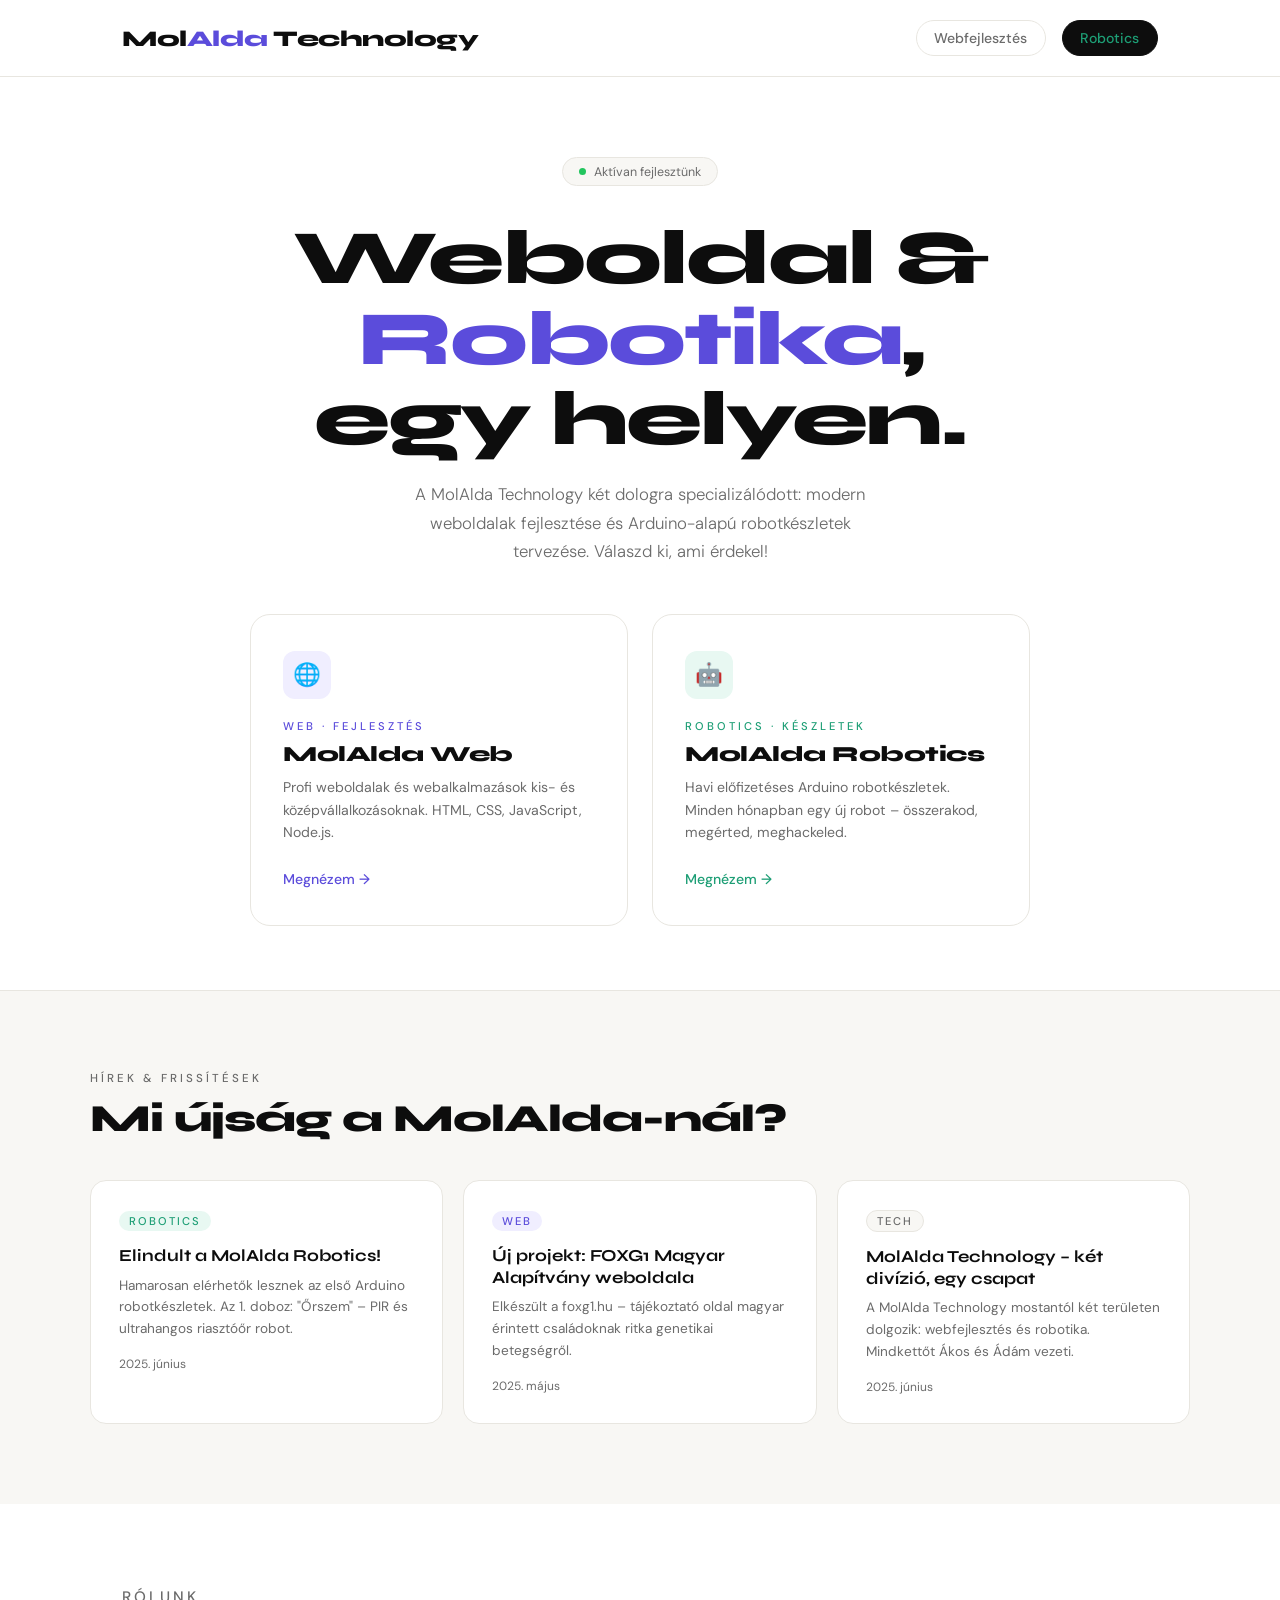
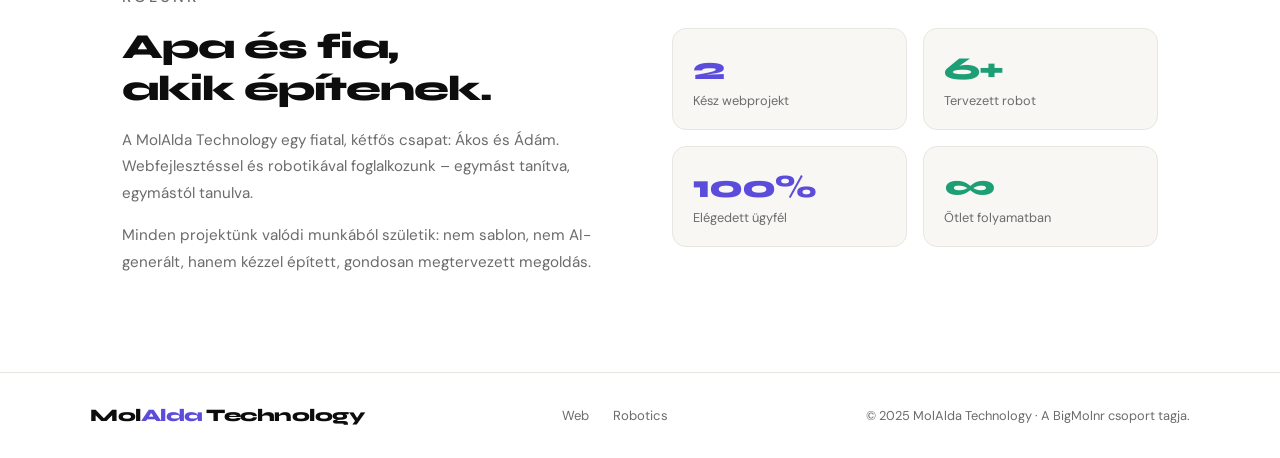
==== commit ca089d4f: "Update index.html" ====
--- a/index.html
+++ b/index.html
@@ -305,7 +305,7 @@
       <div class="div-icon">🤖</div>
       <div class="div-label">Robotics · Készletek</div>
       <div class="div-title">MolAlda Robotics</div>
-      <div class="div-desc">Havi előfizetéses Arduino robotkészletek. Minden hónapban egy új robot – összerakod, megérted, meghereled.</div>
+      <div class="div-desc">Havi előfizetéses Arduino robotkészletek. Minden hónapban egy új robot – összerakod, megérted, meghackeled.</div>
       <div class="div-link">Megnézem →</div>
     </a>
   </div>
